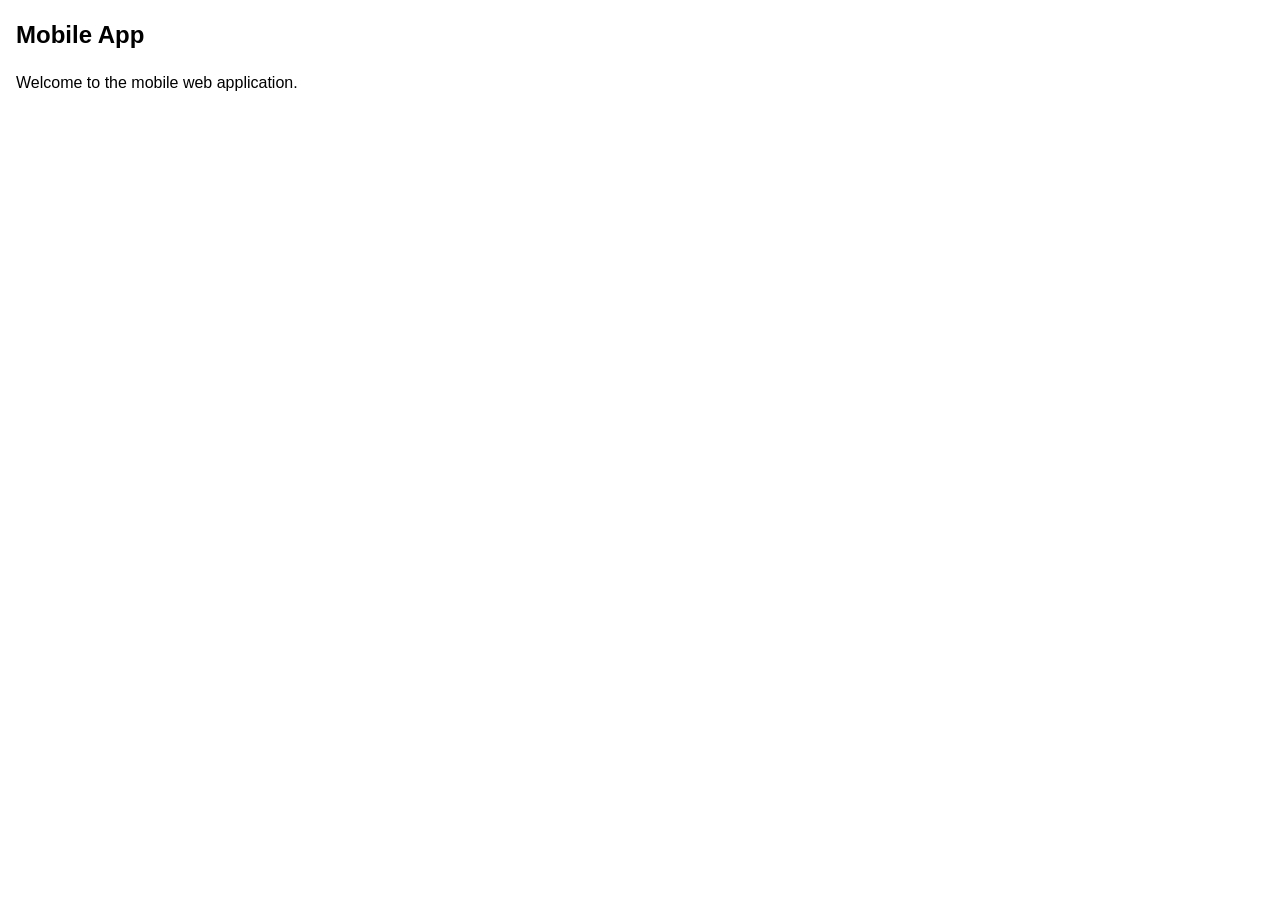
==== index.html @ 9257d774 "Replace legacy root configs with simple static web app" ====
<!DOCTYPE html>
<html lang="en">
<head>
    <meta charset="UTF-8">
    <meta name="viewport" content="width=device-width, initial-scale=1.0">
    <title>Mobile App</title>
    <link rel="stylesheet" href="styles.css">
</head>
<body>
    <header>
        <h1>Mobile App</h1>
    </header>
    <main>
        <p>Welcome to the mobile web application.</p>
    </main>
    <script src="app.js"></script>
</body>
</html>
---- styles.css ----
* {
    margin: 0;
    padding: 0;
    box-sizing: border-box;
}

body {
    font-family: -apple-system, BlinkMacSystemFont, "Segoe UI", Roboto, sans-serif;
    line-height: 1.6;
    padding: 1rem;
}

header {
    margin-bottom: 1rem;
}

h1 {
    font-size: 1.5rem;
}
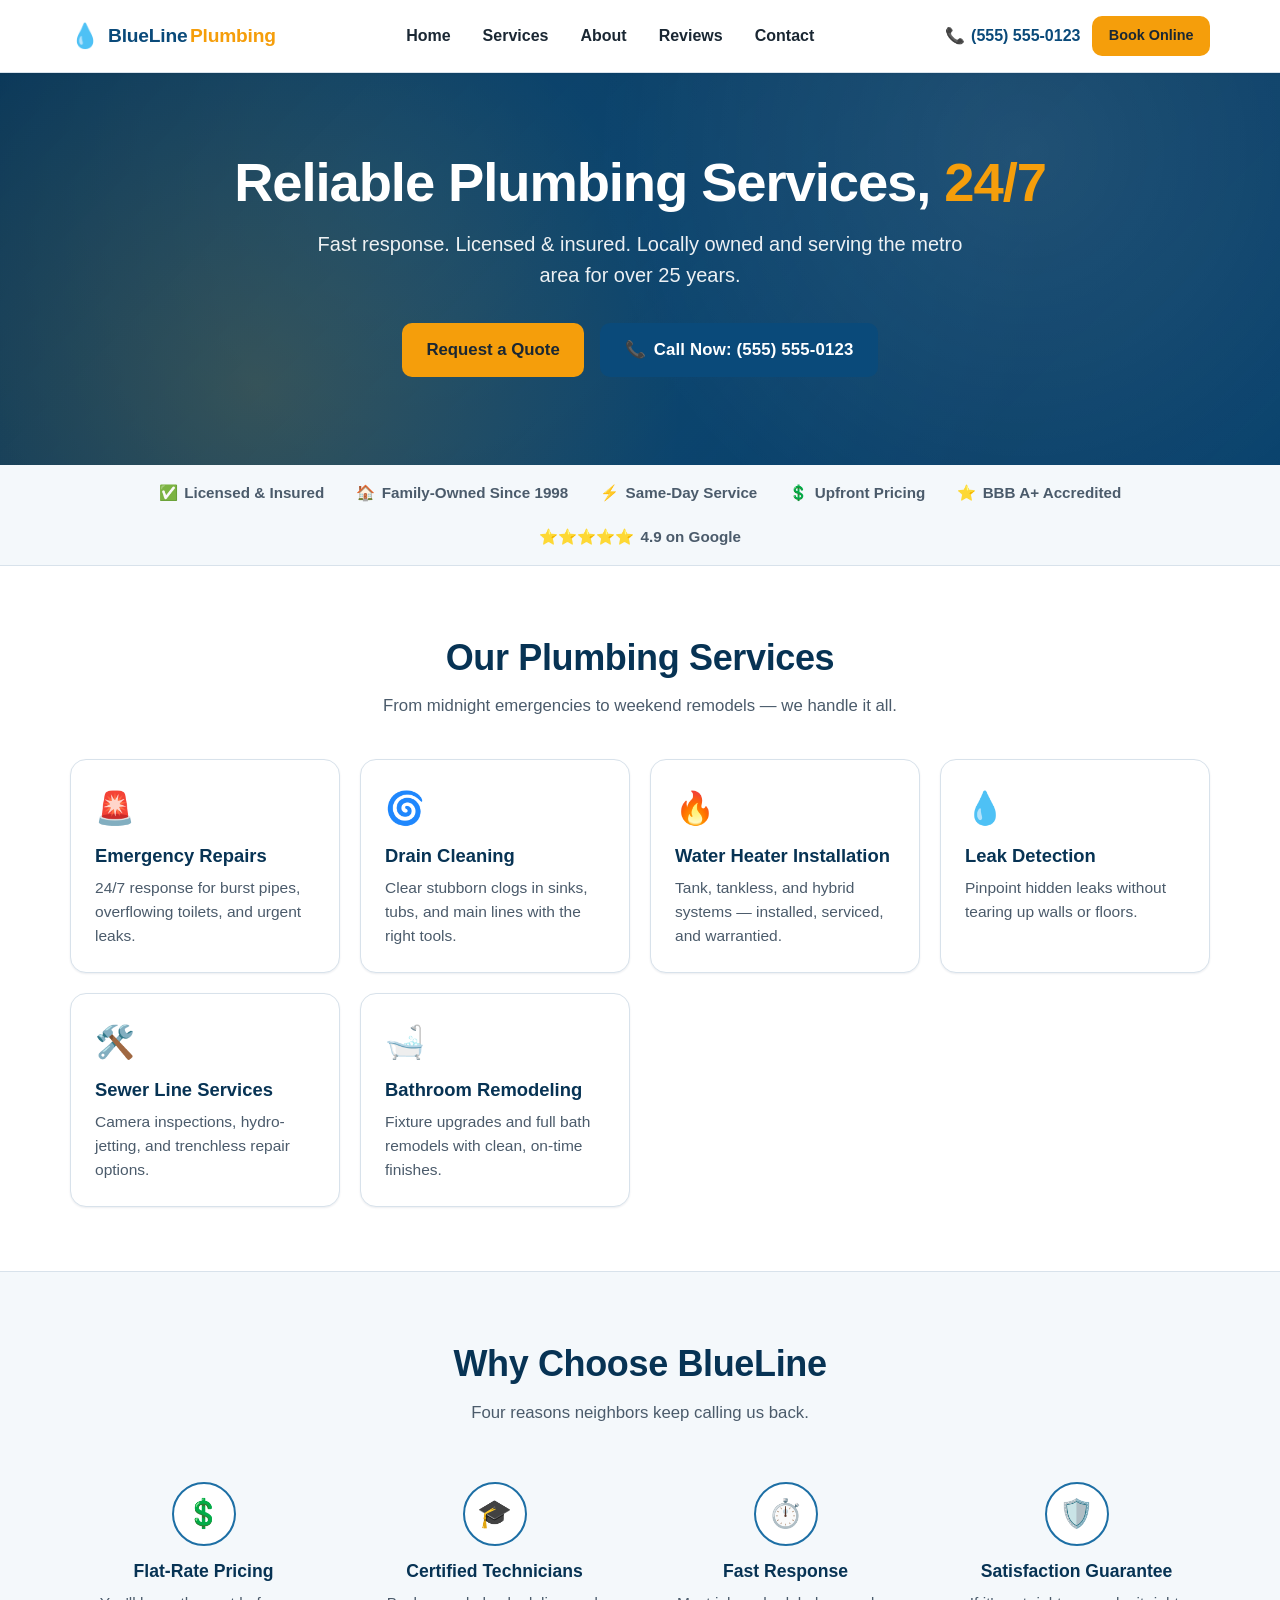
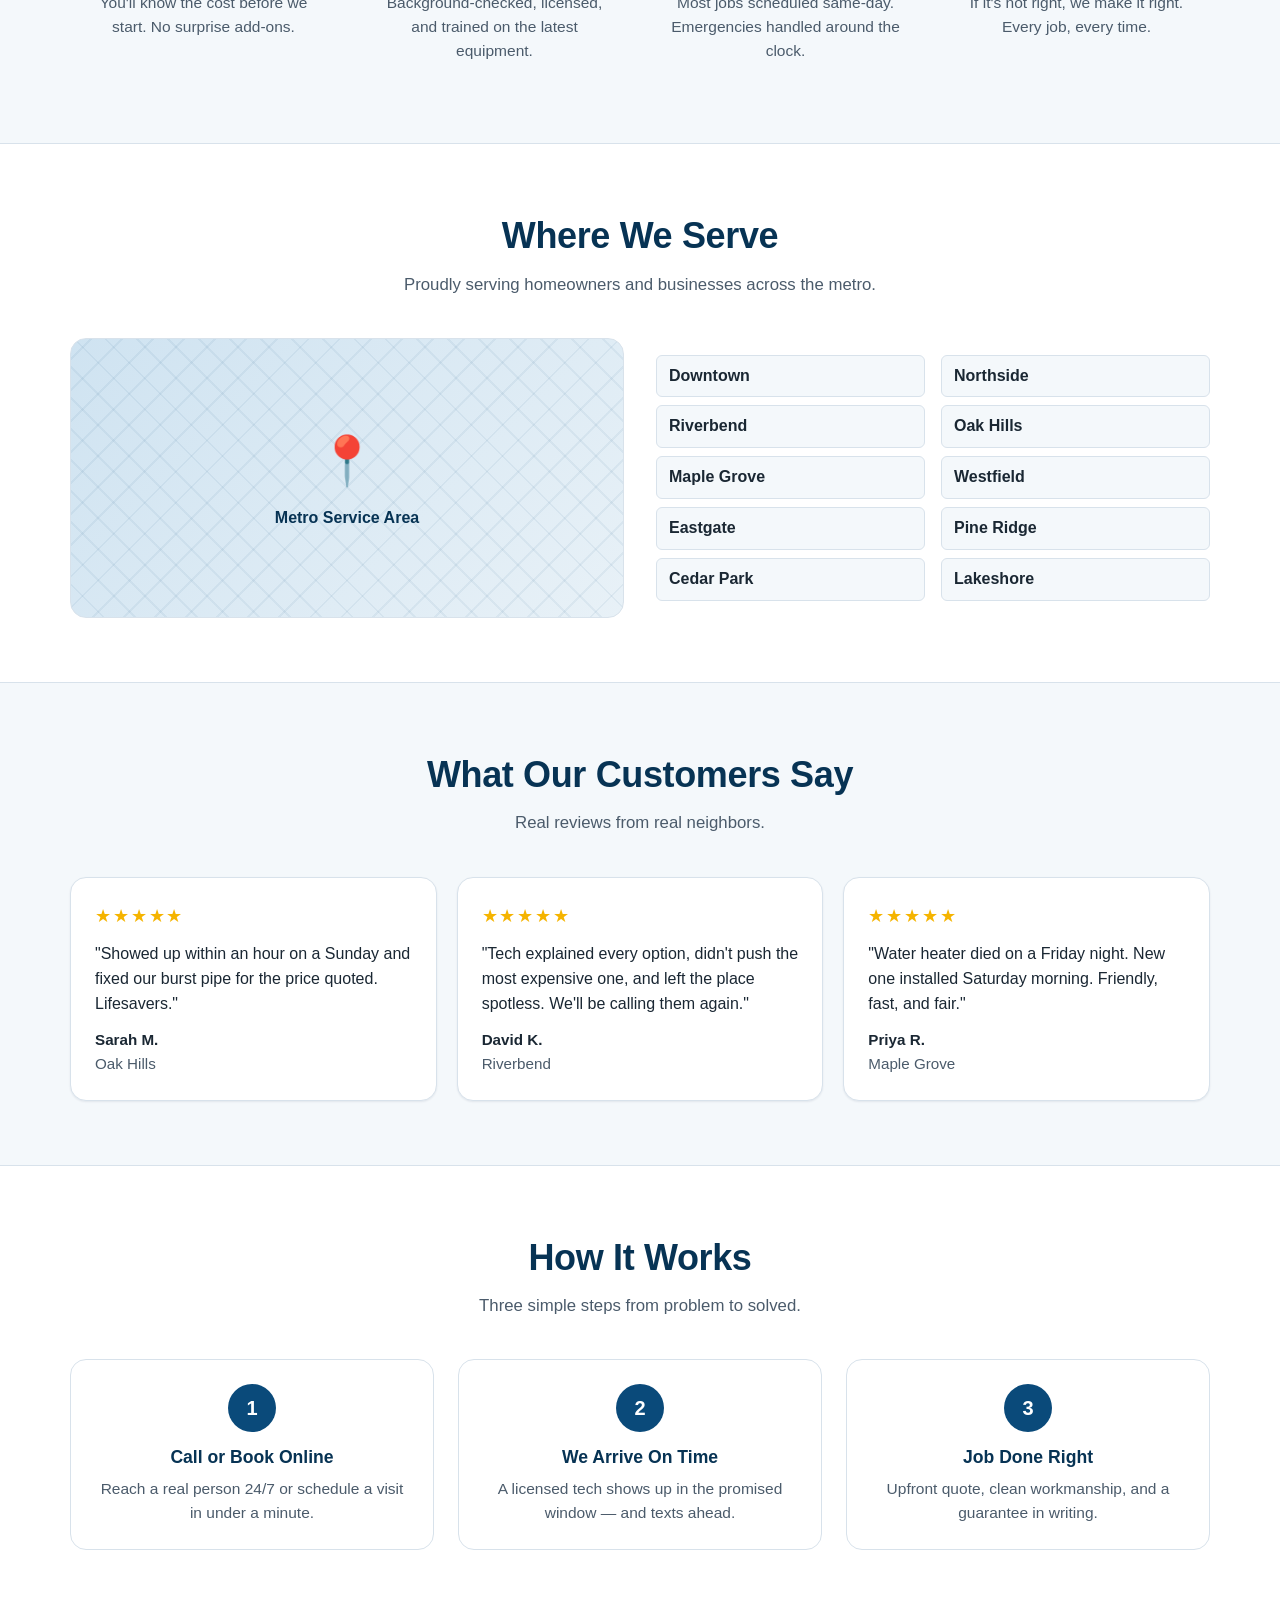
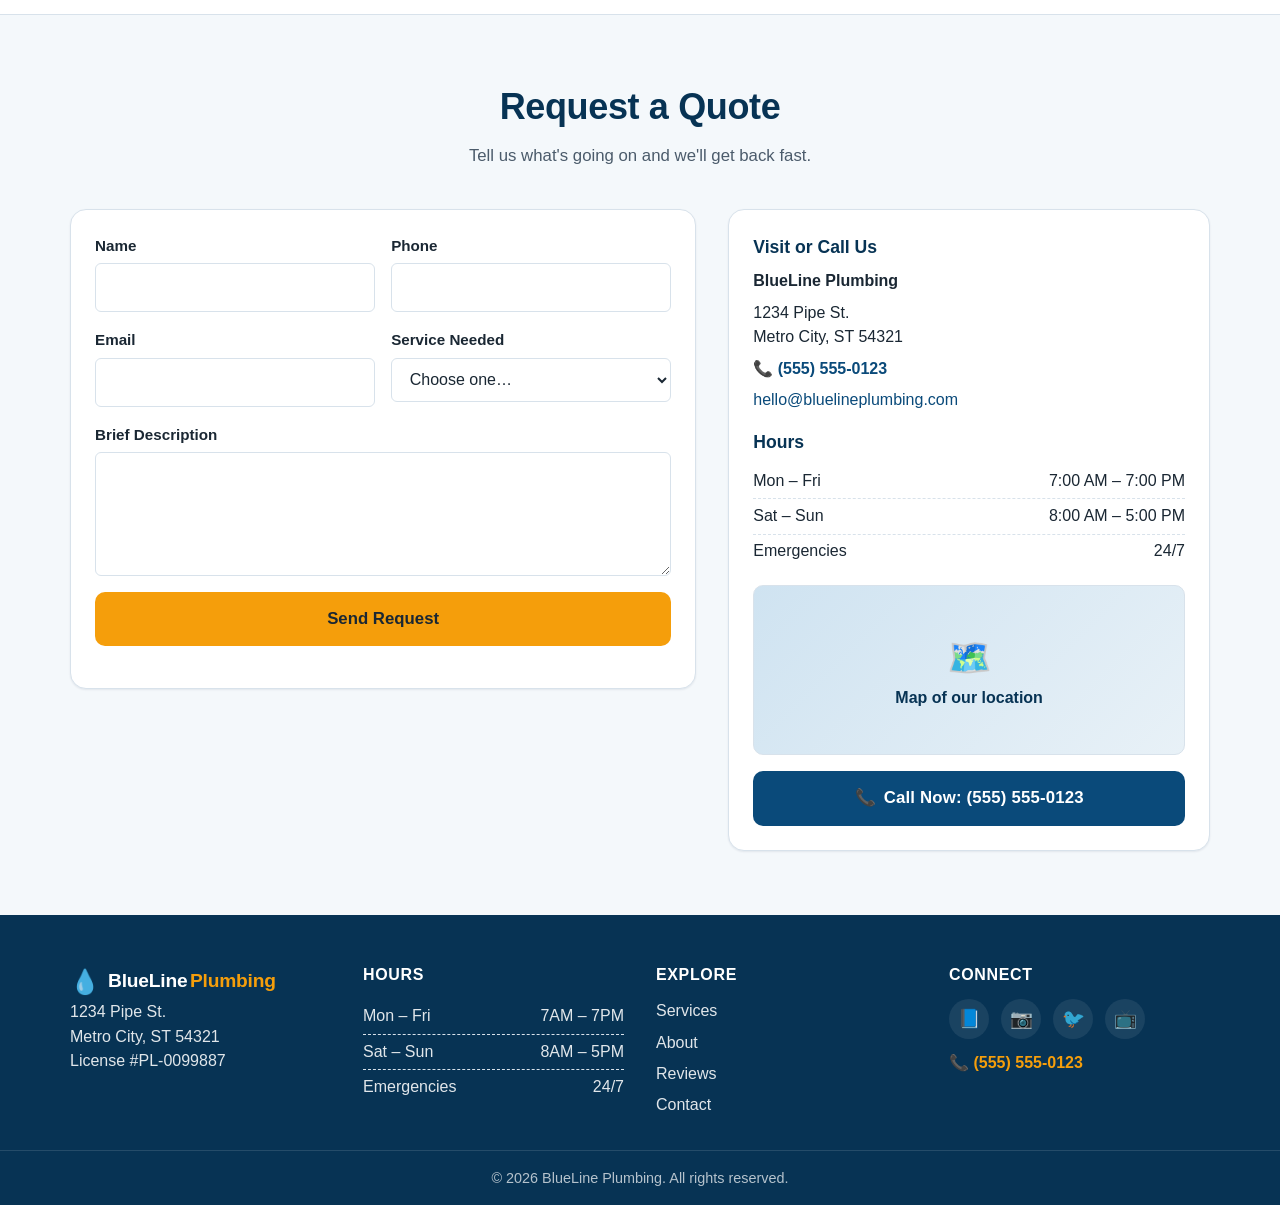
==== commit 4e3d93d0: "feat: build plumbing company homepage Replace placeholder static page with the full BlueLine Plumbin" ====
--- a/index.html
+++ b/index.html
@@ -3,16 +3,372 @@
 <head>
     <meta charset="UTF-8">
     <meta name="viewport" content="width=device-width, initial-scale=1.0">
-    <title>Mobile App</title>
+    <meta name="description" content="BlueLine Plumbing — Reliable 24/7 plumbing services. Licensed, insured, family-owned. Same-day service across the metro area.">
+    <title>BlueLine Plumbing — Reliable Plumbing Services, 24/7</title>
     <link rel="stylesheet" href="styles.css">
 </head>
 <body>
-    <header>
-        <h1>Mobile App</h1>
+    <a class="skip-link" href="#main">Skip to main content</a>
+
+    <header class="site-header">
+        <div class="container header-inner">
+            <a href="#" class="logo" aria-label="BlueLine Plumbing home">
+                <span class="logo-mark" aria-hidden="true">💧</span>
+                <span class="logo-text">BlueLine<span class="logo-accent">Plumbing</span></span>
+            </a>
+
+            <button class="nav-toggle" aria-expanded="false" aria-controls="primary-nav" aria-label="Toggle navigation menu">
+                <span class="nav-toggle-bar"></span>
+                <span class="nav-toggle-bar"></span>
+                <span class="nav-toggle-bar"></span>
+            </button>
+
+            <nav id="primary-nav" class="primary-nav" aria-label="Primary">
+                <ul>
+                    <li><a href="#home">Home</a></li>
+                    <li><a href="#services">Services</a></li>
+                    <li><a href="#about">About</a></li>
+                    <li><a href="#reviews">Reviews</a></li>
+                    <li><a href="#contact">Contact</a></li>
+                </ul>
+            </nav>
+
+            <div class="header-cta">
+                <a href="tel:+15555550123" class="header-phone" aria-label="Call us at 555-555-0123">
+                    <span aria-hidden="true">📞</span>
+                    <span>(555) 555-0123</span>
+                </a>
+                <a href="#contact" class="btn btn-accent btn-sm">Book Online</a>
+            </div>
+        </div>
     </header>
-    <main>
-        <p>Welcome to the mobile web application.</p>
+
+    <main id="main">
+        <section id="home" class="hero" aria-label="Hero">
+            <div class="hero-overlay"></div>
+            <div class="container hero-inner">
+                <h1>Reliable Plumbing Services, <span class="hero-accent">24/7</span></h1>
+                <p class="hero-tagline">Fast response. Licensed &amp; insured. Locally owned and serving the metro area for over 25 years.</p>
+                <div class="hero-actions">
+                    <a href="#contact" class="btn btn-accent btn-lg">Request a Quote</a>
+                    <a href="tel:+15555550123" class="btn btn-primary btn-lg btn-call">
+                        <span aria-hidden="true">📞</span>
+                        Call Now: (555) 555-0123
+                    </a>
+                </div>
+            </div>
+        </section>
+
+        <section class="trust-strip" aria-label="Trust badges">
+            <div class="container trust-strip-inner">
+                <div class="trust-item"><span aria-hidden="true">✅</span> Licensed &amp; Insured</div>
+                <div class="trust-item"><span aria-hidden="true">🏠</span> Family-Owned Since 1998</div>
+                <div class="trust-item"><span aria-hidden="true">⚡</span> Same-Day Service</div>
+                <div class="trust-item"><span aria-hidden="true">💲</span> Upfront Pricing</div>
+                <div class="trust-item"><span aria-hidden="true">⭐</span> BBB A+ Accredited</div>
+                <div class="trust-item"><span aria-hidden="true">⭐⭐⭐⭐⭐</span> 4.9 on Google</div>
+            </div>
+        </section>
+
+        <section id="services" class="section services" aria-labelledby="services-heading">
+            <div class="container">
+                <header class="section-head">
+                    <h2 id="services-heading">Our Plumbing Services</h2>
+                    <p class="section-sub">From midnight emergencies to weekend remodels — we handle it all.</p>
+                </header>
+
+                <div class="card-grid">
+                    <a href="#contact" class="service-card">
+                        <span class="service-icon" aria-hidden="true">🚨</span>
+                        <h3>Emergency Repairs</h3>
+                        <p>24/7 response for burst pipes, overflowing toilets, and urgent leaks.</p>
+                    </a>
+                    <a href="#contact" class="service-card">
+                        <span class="service-icon" aria-hidden="true">🌀</span>
+                        <h3>Drain Cleaning</h3>
+                        <p>Clear stubborn clogs in sinks, tubs, and main lines with the right tools.</p>
+                    </a>
+                    <a href="#contact" class="service-card">
+                        <span class="service-icon" aria-hidden="true">🔥</span>
+                        <h3>Water Heater Installation</h3>
+                        <p>Tank, tankless, and hybrid systems — installed, serviced, and warrantied.</p>
+                    </a>
+                    <a href="#contact" class="service-card">
+                        <span class="service-icon" aria-hidden="true">💧</span>
+                        <h3>Leak Detection</h3>
+                        <p>Pinpoint hidden leaks without tearing up walls or floors.</p>
+                    </a>
+                    <a href="#contact" class="service-card">
+                        <span class="service-icon" aria-hidden="true">🛠️</span>
+                        <h3>Sewer Line Services</h3>
+                        <p>Camera inspections, hydro-jetting, and trenchless repair options.</p>
+                    </a>
+                    <a href="#contact" class="service-card">
+                        <span class="service-icon" aria-hidden="true">🛁</span>
+                        <h3>Bathroom Remodeling</h3>
+                        <p>Fixture upgrades and full bath remodels with clean, on-time finishes.</p>
+                    </a>
+                </div>
+            </div>
+        </section>
+
+        <section id="about" class="section why-choose" aria-labelledby="why-heading">
+            <div class="container">
+                <header class="section-head">
+                    <h2 id="why-heading">Why Choose BlueLine</h2>
+                    <p class="section-sub">Four reasons neighbors keep calling us back.</p>
+                </header>
+
+                <div class="value-grid">
+                    <div class="value-item">
+                        <span class="value-icon" aria-hidden="true">💲</span>
+                        <h3>Flat-Rate Pricing</h3>
+                        <p>You'll know the cost before we start. No surprise add-ons.</p>
+                    </div>
+                    <div class="value-item">
+                        <span class="value-icon" aria-hidden="true">🎓</span>
+                        <h3>Certified Technicians</h3>
+                        <p>Background-checked, licensed, and trained on the latest equipment.</p>
+                    </div>
+                    <div class="value-item">
+                        <span class="value-icon" aria-hidden="true">⏱️</span>
+                        <h3>Fast Response</h3>
+                        <p>Most jobs scheduled same-day. Emergencies handled around the clock.</p>
+                    </div>
+                    <div class="value-item">
+                        <span class="value-icon" aria-hidden="true">🛡️</span>
+                        <h3>Satisfaction Guarantee</h3>
+                        <p>If it's not right, we make it right. Every job, every time.</p>
+                    </div>
+                </div>
+            </div>
+        </section>
+
+        <section class="section service-area" aria-labelledby="area-heading">
+            <div class="container">
+                <header class="section-head">
+                    <h2 id="area-heading">Where We Serve</h2>
+                    <p class="section-sub">Proudly serving homeowners and businesses across the metro.</p>
+                </header>
+
+                <div class="area-layout">
+                    <div class="area-map" aria-hidden="true">
+                        <div class="area-map-inner">
+                            <span class="area-pin">📍</span>
+                            <p>Metro Service Area</p>
+                        </div>
+                    </div>
+                    <ul class="area-list">
+                        <li>Downtown</li>
+                        <li>Northside</li>
+                        <li>Riverbend</li>
+                        <li>Oak Hills</li>
+                        <li>Maple Grove</li>
+                        <li>Westfield</li>
+                        <li>Eastgate</li>
+                        <li>Pine Ridge</li>
+                        <li>Cedar Park</li>
+                        <li>Lakeshore</li>
+                    </ul>
+                </div>
+            </div>
+        </section>
+
+        <section id="reviews" class="section testimonials" aria-labelledby="reviews-heading">
+            <div class="container">
+                <header class="section-head">
+                    <h2 id="reviews-heading">What Our Customers Say</h2>
+                    <p class="section-sub">Real reviews from real neighbors.</p>
+                </header>
+
+                <div class="testimonial-row">
+                    <article class="testimonial">
+                        <div class="stars" aria-label="5 out of 5 stars">★★★★★</div>
+                        <p class="quote">"Showed up within an hour on a Sunday and fixed our burst pipe for the price quoted. Lifesavers."</p>
+                        <footer>
+                            <span class="customer-name">Sarah M.</span>
+                            <span class="customer-area">Oak Hills</span>
+                        </footer>
+                    </article>
+                    <article class="testimonial">
+                        <div class="stars" aria-label="5 out of 5 stars">★★★★★</div>
+                        <p class="quote">"Tech explained every option, didn't push the most expensive one, and left the place spotless. We'll be calling them again."</p>
+                        <footer>
+                            <span class="customer-name">David K.</span>
+                            <span class="customer-area">Riverbend</span>
+                        </footer>
+                    </article>
+                    <article class="testimonial">
+                        <div class="stars" aria-label="5 out of 5 stars">★★★★★</div>
+                        <p class="quote">"Water heater died on a Friday night. New one installed Saturday morning. Friendly, fast, and fair."</p>
+                        <footer>
+                            <span class="customer-name">Priya R.</span>
+                            <span class="customer-area">Maple Grove</span>
+                        </footer>
+                    </article>
+                </div>
+            </div>
+        </section>
+
+        <section class="section how-it-works" aria-labelledby="how-heading">
+            <div class="container">
+                <header class="section-head">
+                    <h2 id="how-heading">How It Works</h2>
+                    <p class="section-sub">Three simple steps from problem to solved.</p>
+                </header>
+
+                <ol class="steps">
+                    <li class="step">
+                        <span class="step-number">1</span>
+                        <h3>Call or Book Online</h3>
+                        <p>Reach a real person 24/7 or schedule a visit in under a minute.</p>
+                    </li>
+                    <li class="step">
+                        <span class="step-number">2</span>
+                        <h3>We Arrive On Time</h3>
+                        <p>A licensed tech shows up in the promised window — and texts ahead.</p>
+                    </li>
+                    <li class="step">
+                        <span class="step-number">3</span>
+                        <h3>Job Done Right</h3>
+                        <p>Upfront quote, clean workmanship, and a guarantee in writing.</p>
+                    </li>
+                </ol>
+            </div>
+        </section>
+
+        <section id="contact" class="section contact" aria-labelledby="contact-heading">
+            <div class="container">
+                <header class="section-head">
+                    <h2 id="contact-heading">Request a Quote</h2>
+                    <p class="section-sub">Tell us what's going on and we'll get back fast.</p>
+                </header>
+
+                <div class="contact-layout">
+                    <form class="quote-form" id="quoteForm" novalidate>
+                        <div class="field">
+                            <label for="name">Name</label>
+                            <input id="name" name="name" type="text" autocomplete="name" required>
+                        </div>
+                        <div class="field">
+                            <label for="phone">Phone</label>
+                            <input id="phone" name="phone" type="tel" autocomplete="tel" required>
+                        </div>
+                        <div class="field">
+                            <label for="email">Email</label>
+                            <input id="email" name="email" type="email" autocomplete="email" required>
+                        </div>
+                        <div class="field">
+                            <label for="service">Service Needed</label>
+                            <select id="service" name="service" required>
+                                <option value="">Choose one…</option>
+                                <option>Emergency Repair</option>
+                                <option>Drain Cleaning</option>
+                                <option>Water Heater</option>
+                                <option>Leak Detection</option>
+                                <option>Sewer Line</option>
+                                <option>Bathroom Remodel</option>
+                                <option>Other</option>
+                            </select>
+                        </div>
+                        <div class="field field-full">
+                            <label for="details">Brief Description</label>
+                            <textarea id="details" name="details" rows="4"></textarea>
+                        </div>
+                        <div class="field field-full">
+                            <button type="submit" class="btn btn-accent btn-lg">Send Request</button>
+                            <p class="form-status" id="formStatus" role="status" aria-live="polite"></p>
+                        </div>
+                    </form>
+
+                    <aside class="contact-info" aria-label="Contact information">
+                        <h3>Visit or Call Us</h3>
+                        <address>
+                            <p><strong>BlueLine Plumbing</strong></p>
+                            <p>1234 Pipe St.<br>Metro City, ST 54321</p>
+                            <p>
+                                <a href="tel:+15555550123" class="contact-phone">📞 (555) 555-0123</a>
+                            </p>
+                            <p><a href="mailto:hello@bluelineplumbing.com">hello@bluelineplumbing.com</a></p>
+                        </address>
+
+                        <h3>Hours</h3>
+                        <ul class="hours">
+                            <li><span>Mon – Fri</span><span>7:00 AM – 7:00 PM</span></li>
+                            <li><span>Sat – Sun</span><span>8:00 AM – 5:00 PM</span></li>
+                            <li><span>Emergencies</span><span>24/7</span></li>
+                        </ul>
+
+                        <div class="map" aria-label="Service area map">
+                            <div class="map-inner">
+                                <span aria-hidden="true">🗺️</span>
+                                <p>Map of our location</p>
+                            </div>
+                        </div>
+
+                        <a href="tel:+15555550123" class="btn btn-primary btn-lg btn-call btn-block">
+                            <span aria-hidden="true">📞</span>
+                            Call Now: (555) 555-0123
+                        </a>
+                    </aside>
+                </div>
+            </div>
+        </section>
     </main>
+
+    <footer class="site-footer">
+        <div class="container footer-inner">
+            <div class="footer-col">
+                <a href="#" class="logo logo-footer" aria-label="BlueLine Plumbing home">
+                    <span class="logo-mark" aria-hidden="true">💧</span>
+                    <span class="logo-text">BlueLine<span class="logo-accent">Plumbing</span></span>
+                </a>
+                <p>1234 Pipe St.<br>Metro City, ST 54321</p>
+                <p>License #PL-0099887</p>
+            </div>
+
+            <div class="footer-col">
+                <h4>Hours</h4>
+                <ul class="hours">
+                    <li><span>Mon – Fri</span><span>7AM – 7PM</span></li>
+                    <li><span>Sat – Sun</span><span>8AM – 5PM</span></li>
+                    <li><span>Emergencies</span><span>24/7</span></li>
+                </ul>
+            </div>
+
+            <div class="footer-col">
+                <h4>Explore</h4>
+                <ul class="footer-nav">
+                    <li><a href="#services">Services</a></li>
+                    <li><a href="#about">About</a></li>
+                    <li><a href="#reviews">Reviews</a></li>
+                    <li><a href="#contact">Contact</a></li>
+                </ul>
+            </div>
+
+            <div class="footer-col">
+                <h4>Connect</h4>
+                <ul class="social">
+                    <li><a href="#" aria-label="Facebook"><span aria-hidden="true">📘</span></a></li>
+                    <li><a href="#" aria-label="Instagram"><span aria-hidden="true">📷</span></a></li>
+                    <li><a href="#" aria-label="Twitter"><span aria-hidden="true">🐦</span></a></li>
+                    <li><a href="#" aria-label="YouTube"><span aria-hidden="true">📺</span></a></li>
+                </ul>
+                <a href="tel:+15555550123" class="footer-phone">📞 (555) 555-0123</a>
+            </div>
+        </div>
+        <div class="footer-bottom">
+            <div class="container">
+                <p>&copy; <span id="year"></span> BlueLine Plumbing. All rights reserved.</p>
+            </div>
+        </div>
+    </footer>
+
+    <a href="tel:+15555550123" class="sticky-call" aria-label="Call BlueLine Plumbing now">
+        <span aria-hidden="true">📞</span>
+        <span>Call Now</span>
+    </a>
+
     <script src="app.js"></script>
 </body>
 </html>
--- a/styles.css
+++ b/styles.css
@@ -1,19 +1,730 @@
+:root {
+    --color-primary: #0a4a7a;
+    --color-primary-dark: #073354;
+    --color-primary-light: #1d6fa5;
+    --color-accent: #f59e0b;
+    --color-accent-dark: #d97706;
+    --color-bg: #ffffff;
+    --color-bg-alt: #f4f8fb;
+    --color-text: #1a2733;
+    --color-text-muted: #4b5b6b;
+    --color-border: #d8e2eb;
+    --color-star: #f5b400;
+    --shadow-sm: 0 1px 2px rgba(10, 30, 60, 0.08);
+    --shadow-md: 0 6px 18px rgba(10, 30, 60, 0.10);
+    --shadow-lg: 0 12px 30px rgba(10, 30, 60, 0.18);
+    --radius-sm: 6px;
+    --radius-md: 10px;
+    --radius-lg: 16px;
+    --max-width: 1180px;
+    --header-height: 72px;
+}
+
 * {
     margin: 0;
     padding: 0;
     box-sizing: border-box;
 }
 
+html {
+    scroll-behavior: smooth;
+}
+
 body {
-    font-family: -apple-system, BlinkMacSystemFont, "Segoe UI", Roboto, sans-serif;
-    line-height: 1.6;
+    font-family: -apple-system, BlinkMacSystemFont, "Segoe UI", Roboto, "Helvetica Neue", Arial, sans-serif;
+    line-height: 1.55;
+    color: var(--color-text);
+    background: var(--color-bg);
+    -webkit-font-smoothing: antialiased;
+}
+
+img { max-width: 100%; display: block; }
+
+a { color: var(--color-primary); text-decoration: none; }
+a:hover, a:focus-visible { text-decoration: underline; }
+
+:focus-visible {
+    outline: 3px solid var(--color-accent);
+    outline-offset: 2px;
+    border-radius: 4px;
+}
+
+.container {
+    width: 100%;
+    max-width: var(--max-width);
+    margin: 0 auto;
+    padding: 0 1.25rem;
+}
+
+.skip-link {
+    position: absolute;
+    left: -9999px;
+    top: 0;
+    background: var(--color-primary);
+    color: #fff;
+    padding: 0.75rem 1rem;
+    z-index: 1000;
+}
+.skip-link:focus { left: 1rem; top: 1rem; }
+
+/* ---------- Buttons ---------- */
+.btn {
+    display: inline-flex;
+    align-items: center;
+    justify-content: center;
+    gap: 0.5rem;
+    font-weight: 600;
+    border: 2px solid transparent;
+    border-radius: var(--radius-md);
+    cursor: pointer;
+    text-align: center;
+    transition: transform 0.05s ease, box-shadow 0.15s ease, background 0.15s ease, color 0.15s ease;
+    padding: 0.7rem 1.1rem;
+    font-size: 1rem;
+    line-height: 1.2;
+    min-height: 44px;
+    text-decoration: none;
+}
+.btn:hover, .btn:focus-visible { text-decoration: none; }
+.btn-sm { padding: 0.5rem 0.9rem; font-size: 0.9rem; min-height: 40px; }
+.btn-lg { padding: 0.95rem 1.4rem; font-size: 1.05rem; min-height: 52px; }
+.btn-block { width: 100%; }
+
+.btn-primary {
+    background: var(--color-primary);
+    color: #fff;
+}
+.btn-primary:hover, .btn-primary:focus-visible {
+    background: var(--color-primary-dark);
+    box-shadow: var(--shadow-md);
+}
+
+.btn-accent {
+    background: var(--color-accent);
+    color: #1a2733;
+}
+.btn-accent:hover, .btn-accent:focus-visible {
+    background: var(--color-accent-dark);
+    color: #fff;
+    box-shadow: var(--shadow-md);
+}
+
+.btn-call { letter-spacing: 0.01em; }
+
+/* ---------- Header ---------- */
+.site-header {
+    position: sticky;
+    top: 0;
+    z-index: 50;
+    background: #fff;
+    border-bottom: 1px solid var(--color-border);
+    box-shadow: var(--shadow-sm);
+}
+.header-inner {
+    display: flex;
+    align-items: center;
+    justify-content: space-between;
+    gap: 1rem;
+    min-height: var(--header-height);
+}
+
+.logo {
+    display: inline-flex;
+    align-items: center;
+    gap: 0.5rem;
+    font-weight: 800;
+    font-size: 1.2rem;
+    color: var(--color-primary);
+    text-decoration: none;
+}
+.logo-mark { font-size: 1.5rem; }
+.logo-text { letter-spacing: -0.01em; }
+.logo-accent { color: var(--color-accent); margin-left: 0.15rem; }
+
+.primary-nav ul {
+    display: flex;
+    gap: 1.5rem;
+    list-style: none;
+}
+.primary-nav a {
+    color: var(--color-text);
+    font-weight: 600;
+    padding: 0.5rem 0.25rem;
+    border-bottom: 2px solid transparent;
+}
+.primary-nav a:hover, .primary-nav a:focus-visible {
+    color: var(--color-primary);
+    border-color: var(--color-accent);
+    text-decoration: none;
+}
+
+.header-cta {
+    display: flex;
+    align-items: center;
+    gap: 0.75rem;
+}
+.header-phone {
+    display: inline-flex;
+    align-items: center;
+    gap: 0.4rem;
+    font-weight: 700;
+    color: var(--color-primary);
+}
+
+.nav-toggle {
+    display: none;
+    background: transparent;
+    border: 1px solid var(--color-border);
+    border-radius: var(--radius-sm);
+    width: 44px;
+    height: 44px;
+    cursor: pointer;
+    flex-direction: column;
+    gap: 5px;
+    align-items: center;
+    justify-content: center;
+}
+.nav-toggle-bar {
+    width: 22px;
+    height: 2px;
+    background: var(--color-primary);
+    display: block;
+}
+
+/* ---------- Hero ---------- */
+.hero {
+    position: relative;
+    color: #fff;
+    background:
+        linear-gradient(135deg, rgba(7, 51, 84, 0.78), rgba(10, 74, 122, 0.65)),
+        radial-gradient(circle at 30% 30%, #1d6fa5 0%, #073354 70%);
+    overflow: hidden;
+    padding: 5rem 0 5.5rem;
+    text-align: center;
+}
+.hero-overlay {
+    position: absolute;
+    inset: 0;
+    background-image:
+        radial-gradient(circle at 80% 20%, rgba(255, 255, 255, 0.10), transparent 40%),
+        radial-gradient(circle at 20% 80%, rgba(245, 158, 11, 0.18), transparent 40%);
+    pointer-events: none;
+}
+.hero-inner {
+    position: relative;
+    z-index: 1;
+    max-width: 880px;
+}
+.hero h1 {
+    font-size: clamp(2rem, 5vw, 3.4rem);
+    line-height: 1.1;
+    font-weight: 800;
+    letter-spacing: -0.02em;
+    margin-bottom: 1rem;
+}
+.hero-accent { color: var(--color-accent); }
+.hero-tagline {
+    font-size: clamp(1.05rem, 2vw, 1.25rem);
+    color: rgba(255, 255, 255, 0.92);
+    margin: 0 auto 2rem;
+    max-width: 660px;
+}
+.hero-actions {
+    display: flex;
+    flex-wrap: wrap;
+    gap: 1rem;
+    justify-content: center;
+}
+
+/* ---------- Trust strip ---------- */
+.trust-strip {
+    background: var(--color-bg-alt);
+    border-bottom: 1px solid var(--color-border);
+    padding: 1rem 0;
+}
+.trust-strip-inner {
+    display: flex;
+    flex-wrap: wrap;
+    align-items: center;
+    justify-content: center;
+    gap: 1.25rem 2rem;
+}
+.trust-item {
+    display: inline-flex;
+    align-items: center;
+    gap: 0.4rem;
+    font-weight: 600;
+    color: var(--color-text-muted);
+    font-size: 0.95rem;
+}
+
+/* ---------- Sections ---------- */
+.section {
+    padding: 4rem 0;
+}
+.section + .section { border-top: 1px solid var(--color-border); }
+
+.section-head {
+    text-align: center;
+    margin-bottom: 2.5rem;
+}
+.section-head h2 {
+    font-size: clamp(1.75rem, 3vw, 2.25rem);
+    color: var(--color-primary-dark);
+    margin-bottom: 0.5rem;
+    letter-spacing: -0.01em;
+}
+.section-sub {
+    color: var(--color-text-muted);
+    font-size: 1.05rem;
+    max-width: 620px;
+    margin: 0 auto;
+}
+
+/* ---------- Services ---------- */
+.card-grid {
+    display: grid;
+    gap: 1.25rem;
+    grid-template-columns: repeat(auto-fit, minmax(260px, 1fr));
+}
+.service-card {
+    display: block;
+    background: #fff;
+    border: 1px solid var(--color-border);
+    border-radius: var(--radius-lg);
+    padding: 1.5rem;
+    text-align: left;
+    color: var(--color-text);
+    box-shadow: var(--shadow-sm);
+    transition: transform 0.15s ease, box-shadow 0.15s ease, border-color 0.15s ease;
+}
+.service-card:hover, .service-card:focus-visible {
+    transform: translateY(-3px);
+    box-shadow: var(--shadow-md);
+    border-color: var(--color-primary-light);
+    text-decoration: none;
+}
+.service-icon {
+    font-size: 2rem;
+    display: inline-block;
+    margin-bottom: 0.5rem;
+}
+.service-card h3 {
+    font-size: 1.15rem;
+    color: var(--color-primary-dark);
+    margin-bottom: 0.35rem;
+}
+.service-card p {
+    color: var(--color-text-muted);
+    font-size: 0.97rem;
+}
+
+/* ---------- Why Choose Us ---------- */
+.why-choose {
+    background: var(--color-bg-alt);
+}
+.value-grid {
+    display: grid;
+    gap: 1.5rem;
+    grid-template-columns: repeat(auto-fit, minmax(220px, 1fr));
+    text-align: center;
+}
+.value-item {
     padding: 1rem;
 }
-
-header {
-    margin-bottom: 1rem;
-}
-
-h1 {
-    font-size: 1.5rem;
-}
+.value-icon {
+    display: inline-flex;
+    align-items: center;
+    justify-content: center;
+    width: 64px;
+    height: 64px;
+    border-radius: 50%;
+    background: #fff;
+    border: 2px solid var(--color-primary-light);
+    font-size: 1.75rem;
+    margin-bottom: 0.75rem;
+}
+.value-item h3 {
+    color: var(--color-primary-dark);
+    margin-bottom: 0.35rem;
+    font-size: 1.1rem;
+}
+.value-item p {
+    color: var(--color-text-muted);
+    font-size: 0.97rem;
+}
+
+/* ---------- Service Area ---------- */
+.area-layout {
+    display: grid;
+    gap: 2rem;
+    grid-template-columns: 1fr 1fr;
+    align-items: stretch;
+}
+.area-map {
+    background: linear-gradient(135deg, #cfe3f1, #e8f1f7);
+    border: 1px solid var(--color-border);
+    border-radius: var(--radius-lg);
+    min-height: 280px;
+    position: relative;
+    overflow: hidden;
+}
+.area-map::before {
+    content: "";
+    position: absolute;
+    inset: 0;
+    background:
+        repeating-linear-gradient(45deg, rgba(10, 74, 122, 0.06) 0 2px, transparent 2px 22px),
+        repeating-linear-gradient(-45deg, rgba(10, 74, 122, 0.06) 0 2px, transparent 2px 22px);
+}
+.area-map-inner {
+    position: absolute;
+    inset: 0;
+    display: flex;
+    flex-direction: column;
+    align-items: center;
+    justify-content: center;
+    gap: 0.5rem;
+    color: var(--color-primary-dark);
+    font-weight: 700;
+}
+.area-pin { font-size: 3rem; }
+.area-list {
+    list-style: none;
+    display: grid;
+    grid-template-columns: 1fr 1fr;
+    gap: 0.5rem 1rem;
+    align-content: center;
+}
+.area-list li {
+    padding: 0.5rem 0.75rem;
+    background: var(--color-bg-alt);
+    border: 1px solid var(--color-border);
+    border-radius: var(--radius-sm);
+    color: var(--color-text);
+    font-weight: 600;
+}
+
+/* ---------- Testimonials ---------- */
+.testimonials {
+    background: var(--color-bg-alt);
+}
+.testimonial-row {
+    display: grid;
+    gap: 1.25rem;
+    grid-template-columns: repeat(auto-fit, minmax(260px, 1fr));
+}
+.testimonial {
+    background: #fff;
+    border: 1px solid var(--color-border);
+    border-radius: var(--radius-lg);
+    padding: 1.5rem;
+    box-shadow: var(--shadow-sm);
+    display: flex;
+    flex-direction: column;
+    gap: 0.75rem;
+}
+.stars {
+    color: var(--color-star);
+    font-size: 1.15rem;
+    letter-spacing: 0.1em;
+}
+.quote {
+    font-size: 1rem;
+    color: var(--color-text);
+    flex-grow: 1;
+}
+.testimonial footer {
+    display: flex;
+    flex-direction: column;
+    color: var(--color-text-muted);
+    font-size: 0.95rem;
+}
+.customer-name { font-weight: 700; color: var(--color-text); }
+
+/* ---------- How It Works ---------- */
+.steps {
+    list-style: none;
+    display: grid;
+    gap: 1.5rem;
+    grid-template-columns: repeat(auto-fit, minmax(240px, 1fr));
+    text-align: center;
+}
+.step {
+    padding: 1.5rem;
+    background: #fff;
+    border: 1px solid var(--color-border);
+    border-radius: var(--radius-lg);
+    position: relative;
+}
+.step-number {
+    display: inline-flex;
+    align-items: center;
+    justify-content: center;
+    width: 48px;
+    height: 48px;
+    border-radius: 50%;
+    background: var(--color-primary);
+    color: #fff;
+    font-weight: 800;
+    font-size: 1.25rem;
+    margin-bottom: 0.75rem;
+}
+.step h3 {
+    color: var(--color-primary-dark);
+    margin-bottom: 0.35rem;
+    font-size: 1.1rem;
+}
+.step p {
+    color: var(--color-text-muted);
+    font-size: 0.97rem;
+}
+
+/* ---------- Contact ---------- */
+.contact {
+    background: var(--color-bg-alt);
+}
+.contact-layout {
+    display: grid;
+    gap: 2rem;
+    grid-template-columns: 1.3fr 1fr;
+    align-items: start;
+}
+.quote-form {
+    background: #fff;
+    border: 1px solid var(--color-border);
+    border-radius: var(--radius-lg);
+    padding: 1.5rem;
+    display: grid;
+    grid-template-columns: 1fr 1fr;
+    gap: 1rem 1rem;
+    box-shadow: var(--shadow-sm);
+}
+.field {
+    display: flex;
+    flex-direction: column;
+    gap: 0.35rem;
+}
+.field-full { grid-column: 1 / -1; }
+.field label {
+    font-weight: 600;
+    color: var(--color-text);
+    font-size: 0.95rem;
+}
+.field input,
+.field select,
+.field textarea {
+    font: inherit;
+    color: inherit;
+    padding: 0.7rem 0.85rem;
+    border: 1px solid var(--color-border);
+    border-radius: var(--radius-sm);
+    background: #fff;
+    width: 100%;
+    min-height: 44px;
+}
+.field textarea { min-height: 110px; resize: vertical; }
+.field input:focus,
+.field select:focus,
+.field textarea:focus {
+    outline: none;
+    border-color: var(--color-primary-light);
+    box-shadow: 0 0 0 3px rgba(29, 111, 165, 0.18);
+}
+.field input[aria-invalid="true"],
+.field select[aria-invalid="true"],
+.field textarea[aria-invalid="true"] {
+    border-color: #c0392b;
+    box-shadow: 0 0 0 3px rgba(192, 57, 43, 0.18);
+}
+
+.form-status {
+    margin-top: 0.75rem;
+    color: var(--color-primary-dark);
+    font-weight: 600;
+}
+.form-status.error { color: #c0392b; }
+
+.contact-info {
+    background: #fff;
+    border: 1px solid var(--color-border);
+    border-radius: var(--radius-lg);
+    padding: 1.5rem;
+    box-shadow: var(--shadow-sm);
+}
+.contact-info h3 {
+    color: var(--color-primary-dark);
+    margin-bottom: 0.5rem;
+    font-size: 1.1rem;
+}
+.contact-info h3 + * { margin-bottom: 1rem; }
+.contact-info address {
+    font-style: normal;
+    color: var(--color-text);
+}
+.contact-info address p { margin-bottom: 0.4rem; }
+.contact-phone {
+    font-weight: 700;
+    color: var(--color-primary);
+}
+.hours {
+    list-style: none;
+}
+.hours li {
+    display: flex;
+    justify-content: space-between;
+    padding: 0.3rem 0;
+    border-bottom: 1px dashed var(--color-border);
+}
+.hours li:last-child { border-bottom: none; }
+
+.map {
+    margin: 1rem 0;
+    background: linear-gradient(135deg, #cfe3f1, #e8f1f7);
+    border: 1px solid var(--color-border);
+    border-radius: var(--radius-md);
+    min-height: 170px;
+    position: relative;
+}
+.map-inner {
+    position: absolute;
+    inset: 0;
+    display: flex;
+    flex-direction: column;
+    align-items: center;
+    justify-content: center;
+    color: var(--color-primary-dark);
+    font-weight: 600;
+}
+.map-inner span { font-size: 2.25rem; }
+
+/* ---------- Footer ---------- */
+.site-footer {
+    background: var(--color-primary-dark);
+    color: rgba(255, 255, 255, 0.88);
+    padding: 3rem 0 0;
+    margin-top: 0;
+}
+.footer-inner {
+    display: grid;
+    grid-template-columns: repeat(auto-fit, minmax(200px, 1fr));
+    gap: 2rem;
+    padding-bottom: 2rem;
+}
+.site-footer h4 {
+    color: #fff;
+    margin-bottom: 0.75rem;
+    font-size: 1rem;
+    text-transform: uppercase;
+    letter-spacing: 0.04em;
+}
+.site-footer a { color: rgba(255, 255, 255, 0.88); }
+.site-footer a:hover, .site-footer a:focus-visible {
+    color: var(--color-accent);
+    text-decoration: none;
+}
+.logo-footer { color: #fff; }
+.logo-footer .logo-text { color: #fff; }
+.logo-footer .logo-accent { color: var(--color-accent); }
+
+.footer-nav, .social {
+    list-style: none;
+    display: flex;
+    flex-direction: column;
+    gap: 0.4rem;
+}
+.social {
+    flex-direction: row;
+    gap: 0.75rem;
+    margin-bottom: 0.75rem;
+}
+.social a {
+    width: 40px;
+    height: 40px;
+    border-radius: 50%;
+    background: rgba(255, 255, 255, 0.08);
+    display: inline-flex;
+    align-items: center;
+    justify-content: center;
+    font-size: 1.15rem;
+}
+.footer-phone {
+    display: inline-block;
+    font-weight: 700;
+    color: var(--color-accent) !important;
+}
+
+.footer-bottom {
+    border-top: 1px solid rgba(255, 255, 255, 0.12);
+    padding: 1rem 0;
+    text-align: center;
+    font-size: 0.9rem;
+    color: rgba(255, 255, 255, 0.7);
+}
+
+/* ---------- Sticky mobile call button ---------- */
+.sticky-call {
+    position: fixed;
+    right: 1rem;
+    bottom: 1rem;
+    background: var(--color-accent);
+    color: #1a2733;
+    font-weight: 700;
+    padding: 0.85rem 1.1rem;
+    border-radius: 999px;
+    box-shadow: var(--shadow-lg);
+    display: none;
+    align-items: center;
+    gap: 0.5rem;
+    z-index: 60;
+    text-decoration: none;
+}
+.sticky-call:hover, .sticky-call:focus-visible {
+    background: var(--color-accent-dark);
+    color: #fff;
+    text-decoration: none;
+}
+
+/* ---------- Responsive ---------- */
+@media (max-width: 960px) {
+    .area-layout { grid-template-columns: 1fr; }
+    .contact-layout { grid-template-columns: 1fr; }
+}
+
+@media (max-width: 760px) {
+    .nav-toggle { display: inline-flex; order: 3; }
+    .primary-nav {
+        position: absolute;
+        top: 100%;
+        left: 0;
+        right: 0;
+        background: #fff;
+        border-bottom: 1px solid var(--color-border);
+        max-height: 0;
+        overflow: hidden;
+        transition: max-height 0.2s ease;
+    }
+    .primary-nav.open { max-height: 400px; }
+    .primary-nav ul {
+        flex-direction: column;
+        gap: 0;
+        padding: 0.5rem 1.25rem 1rem;
+    }
+    .primary-nav a {
+        display: block;
+        padding: 0.85rem 0;
+        border-bottom: 1px solid var(--color-border);
+    }
+    .header-inner { position: relative; flex-wrap: wrap; }
+    .header-cta { gap: 0.5rem; }
+    .header-cta .header-phone span:last-child { display: none; }
+    .hero { padding: 3.5rem 0 4rem; }
+    .hero-actions .btn { width: 100%; }
+    .quote-form { grid-template-columns: 1fr; }
+    .sticky-call { display: inline-flex; }
+}
+
+@media (max-width: 420px) {
+    .area-list { grid-template-columns: 1fr; }
+    .trust-strip-inner { gap: 0.75rem 1rem; font-size: 0.9rem; }
+}
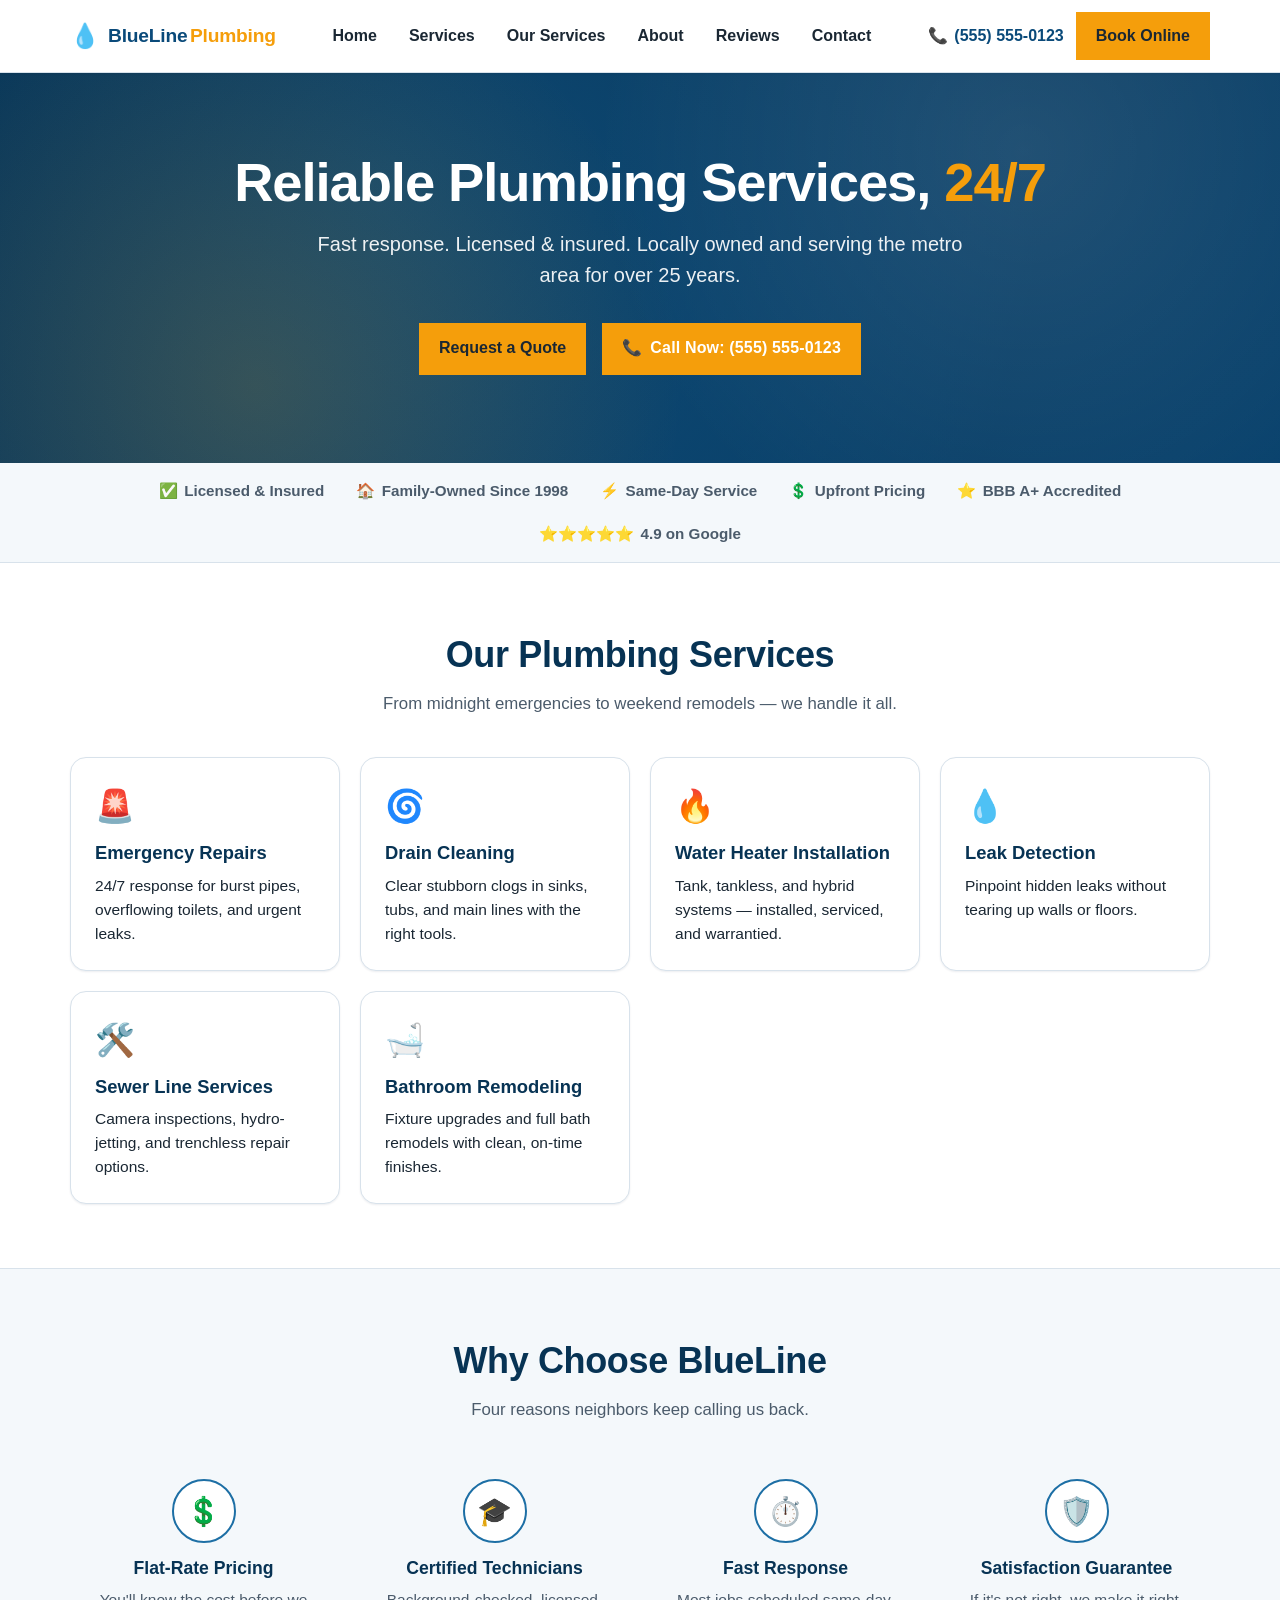
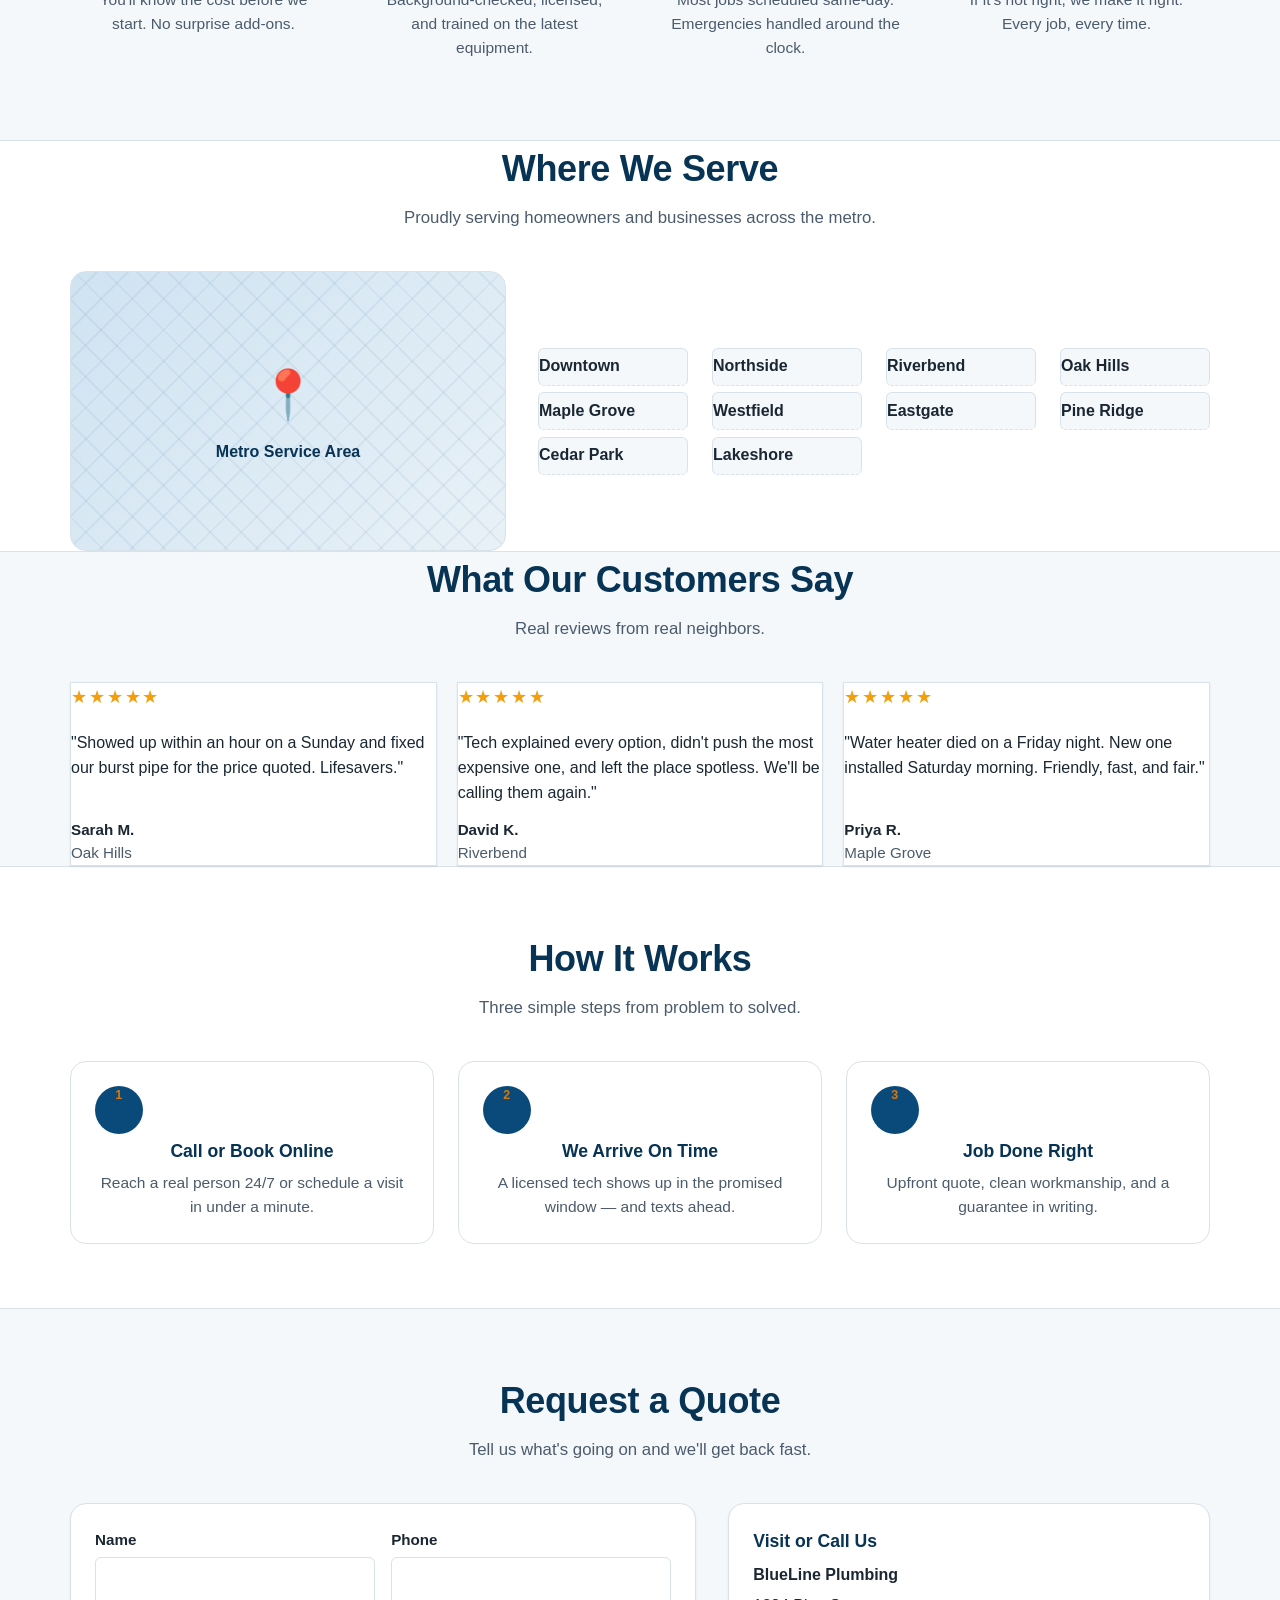
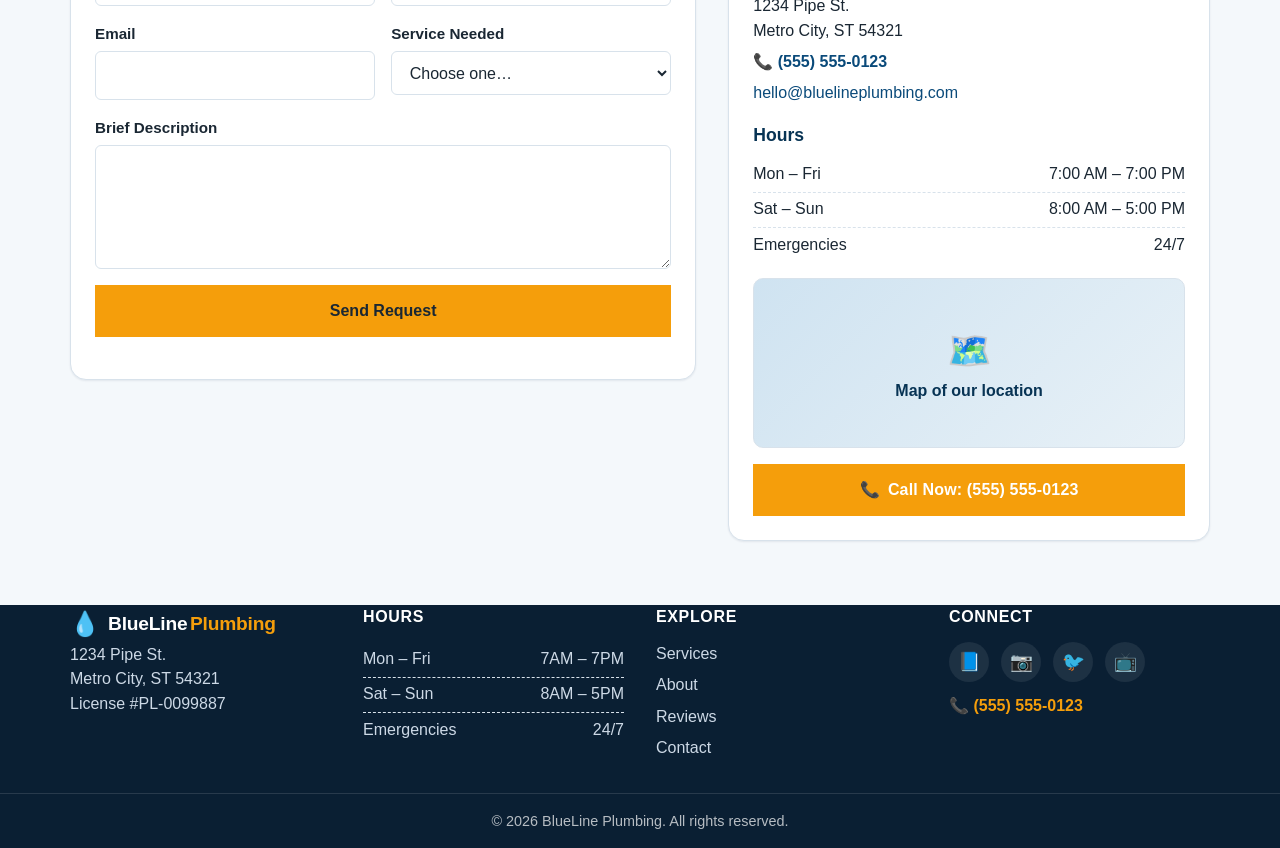
==== commit 2b98ac4e: "feat: add 'Our Services' menu linking to services page Resolves john-arheghan-114543/mobile#5" ====
--- a/index.html
+++ b/index.html
@@ -27,6 +27,7 @@
                 <ul>
                     <li><a href="#home">Home</a></li>
                     <li><a href="#services">Services</a></li>
+                    <li><a href="services.html">Our Services</a></li>
                     <li><a href="#about">About</a></li>
                     <li><a href="#reviews">Reviews</a></li>
                     <li><a href="#contact">Contact</a></li>
--- a/styles.css
+++ b/styles.css
@@ -728,3 +728,472 @@
     .area-list { grid-template-columns: 1fr; }
     .trust-strip-inner { gap: 0.75rem 1rem; font-size: 0.9rem; }
 }
+
+.service-card p {
+    color: var(--color-muted);
+    flex: 1;
+}
+
+.card-link {
+    margin-top: auto;
+    text-decoration: none;
+    font-weight: 600;
+    color: var(--color-blue-700);
+}
+
+.card-link:hover,
+.card-link:focus {
+    color: var(--color-accent-dark);
+}
+
+/* ---- CTA strip ---- */
+.cta-strip {
+    background: var(--color-blue-50);
+    border-block: 1px solid var(--color-border);
+}
+
+.cta-strip-inner {
+    display: flex;
+    align-items: center;
+    justify-content: space-between;
+    gap: var(--space-3);
+    padding-block: var(--space-3);
+    flex-wrap: wrap;
+}
+
+.cta-strip-inner p {
+    font-size: 1.1rem;
+    font-weight: 600;
+    color: var(--color-blue-900);
+    margin: 0;
+}
+
+/* ---- Buttons ---- */
+.btn {
+    display: inline-flex;
+    align-items: center;
+    gap: 0.5rem;
+    padding: 0.75rem 1.25rem;
+    border-radius: var(--radius);
+    text-decoration: none;
+    font-weight: 700;
+    transition: background 0.15s ease, transform 0.1s ease;
+    border: 0;
+    cursor: pointer;
+    font: inherit;
+    font-weight: 700;
+}
+
+.btn-primary {
+    background: var(--color-accent);
+    color: #fff;
+}
+
+.btn-primary:hover,
+.btn-primary:focus {
+    background: var(--color-accent-dark);
+    color: #fff;
+}
+
+.btn-secondary {
+    background: #fff;
+    color: var(--color-blue-700);
+    border: 2px solid var(--color-blue-700);
+}
+
+.btn-secondary:hover,
+.btn-secondary:focus {
+    background: var(--color-blue-700);
+    color: #fff;
+}
+
+.btn-emergency {
+    background: var(--color-accent);
+    color: #fff;
+    font-size: 1.05rem;
+    padding: 0.85rem 1.5rem;
+}
+
+.btn-emergency:hover,
+.btn-emergency:focus {
+    background: var(--color-accent-dark);
+    color: #fff;
+}
+
+/* ---- Emergency block ---- */
+.emergency-block {
+    background: var(--color-blue-900);
+    color: #fff;
+    padding-block: var(--space-4);
+}
+
+.emergency-inner {
+    display: flex;
+    align-items: center;
+    gap: var(--space-3);
+    flex-wrap: wrap;
+}
+
+.emergency-icon {
+    font-size: 3rem;
+    color: var(--color-accent);
+}
+
+.emergency-copy {
+    flex: 1;
+    min-width: 240px;
+}
+
+.emergency-copy h2 {
+    color: #fff;
+    margin-bottom: 0.4rem;
+}
+
+.emergency-copy p {
+    opacity: 0.92;
+}
+
+/* ---- Why us ---- */
+.why-us {
+    padding-block: var(--space-5);
+    text-align: center;
+}
+
+.why-grid {
+    list-style: none;
+    display: grid;
+    gap: var(--space-3);
+    grid-template-columns: repeat(auto-fit, minmax(220px, 1fr));
+    margin-top: var(--space-3);
+}
+
+.why-grid li {
+    padding: var(--space-2);
+}
+
+.why-icon {
+    display: inline-flex;
+    align-items: center;
+    justify-content: center;
+    width: 3.5rem;
+    height: 3.5rem;
+    border-radius: 50%;
+    background: var(--color-blue-100);
+    color: var(--color-blue-700);
+    font-size: 1.6rem;
+    margin-bottom: 0.75rem;
+}
+
+.why-grid p {
+    color: var(--color-muted);
+}
+
+/* ---- Process ---- */
+.process {
+    padding-block: var(--space-4);
+    background: var(--color-surface);
+    text-align: center;
+    border-radius: var(--radius);
+}
+
+.process-steps {
+    list-style: none;
+    display: grid;
+    gap: var(--space-3);
+    grid-template-columns: repeat(auto-fit, minmax(200px, 1fr));
+    margin-top: var(--space-3);
+    counter-reset: step;
+}
+
+.process-steps li {
+    background: #fff;
+    border-radius: var(--radius);
+    padding: var(--space-3);
+    border: 1px solid var(--color-border);
+    position: relative;
+}
+
+.step-icon {
+    display: inline-block;
+    font-size: 1.8rem;
+    margin-bottom: 0.5rem;
+}
+
+.step-number {
+    display: block;
+    text-transform: uppercase;
+    letter-spacing: 0.06em;
+    font-size: 0.78rem;
+    color: var(--color-accent-dark);
+    font-weight: 700;
+    margin-bottom: 0.25rem;
+}
+
+.process-steps p {
+    color: var(--color-muted);
+    font-size: 0.95rem;
+}
+
+/* ---- Service area ---- */
+.service-area {
+    padding-block: var(--space-5);
+    text-align: center;
+}
+
+.service-area-sub {
+    color: var(--color-muted);
+    margin-bottom: var(--space-3);
+}
+
+.area-list {
+    list-style: none;
+    display: grid;
+    gap: 0.4rem 1.5rem;
+    grid-template-columns: repeat(auto-fit, minmax(150px, 1fr));
+    max-width: 720px;
+    margin: 0 auto;
+    text-align: left;
+}
+
+.area-list li {
+    padding: 0.35rem 0;
+    border-bottom: 1px dashed var(--color-border);
+    color: var(--color-text);
+}
+
+.area-note {
+    margin-top: var(--space-3);
+    color: var(--color-muted);
+    font-style: italic;
+}
+
+/* ---- Testimonials ---- */
+.testimonials {
+    padding-block: var(--space-4);
+}
+
+.testimonial-grid {
+    list-style: none;
+    display: grid;
+    gap: var(--space-3);
+    grid-template-columns: repeat(auto-fit, minmax(260px, 1fr));
+    margin-top: var(--space-3);
+}
+
+.testimonial {
+    background: #fff;
+    border: 1px solid var(--color-border);
+    border-radius: var(--radius);
+    padding: var(--space-3);
+    box-shadow: var(--shadow-sm);
+}
+
+.stars {
+    color: var(--color-accent);
+    letter-spacing: 0.1em;
+    margin-bottom: 0.5rem;
+}
+
+.testimonial blockquote {
+    font-style: italic;
+    color: var(--color-text);
+    margin-bottom: 0.75rem;
+}
+
+.testimonial-author {
+    color: var(--color-muted);
+    font-size: 0.9rem;
+}
+
+/* ---- FAQ ---- */
+.faq {
+    padding-block: var(--space-4);
+    max-width: 820px;
+}
+
+.faq-list {
+    list-style: none;
+    margin-top: var(--space-3);
+    display: flex;
+    flex-direction: column;
+    gap: 0.6rem;
+}
+
+.faq-item details {
+    background: #fff;
+    border: 1px solid var(--color-border);
+    border-radius: var(--radius);
+    padding: 0.85rem 1rem;
+}
+
+.faq-item summary {
+    cursor: pointer;
+    font-weight: 600;
+    color: var(--color-blue-900);
+    list-style: none;
+    display: flex;
+    justify-content: space-between;
+    gap: 1rem;
+}
+
+.faq-item summary::-webkit-details-marker {
+    display: none;
+}
+
+.faq-item summary::after {
+    content: "+";
+    color: var(--color-blue-500);
+    font-size: 1.4rem;
+    line-height: 1;
+}
+
+.faq-item details[open] summary::after {
+    content: "–";
+}
+
+.faq-item details[open] {
+    box-shadow: var(--shadow-sm);
+}
+
+.faq-item p {
+    margin-top: 0.6rem;
+    color: var(--color-muted);
+}
+
+/* ---- Final CTA ---- */
+.final-cta {
+    background: var(--color-blue-700);
+    color: #fff;
+    padding-block: var(--space-5);
+    text-align: center;
+}
+
+.final-cta h2 {
+    color: #fff;
+    font-size: clamp(1.6rem, 3vw, 2.2rem);
+}
+
+.final-cta p {
+    margin-block: 0.75rem var(--space-3);
+    opacity: 0.92;
+}
+
+.final-cta-buttons {
+    display: inline-flex;
+    gap: 0.75rem;
+    flex-wrap: wrap;
+    justify-content: center;
+}
+
+/* ---- Footer ---- */
+.site-footer {
+    background: #0a1f33;
+    color: #cdd9e6;
+    padding-block: var(--space-4) var(--space-2);
+}
+
+.site-footer .brand {
+    color: #fff;
+    margin-bottom: 0.75rem;
+}
+
+.footer-grid {
+    display: grid;
+    gap: var(--space-3);
+    grid-template-columns: repeat(auto-fit, minmax(220px, 1fr));
+}
+
+.site-footer h3 {
+    color: #fff;
+    margin-bottom: 0.75rem;
+}
+
+.footer-nav,
+.social-list {
+    list-style: none;
+    display: flex;
+    flex-direction: column;
+    gap: 0.4rem;
+}
+
+.social-list {
+    flex-direction: row;
+    gap: 0.75rem;
+}
+
+.site-footer a {
+    color: #cdd9e6;
+    text-decoration: none;
+}
+
+.site-footer a:hover,
+.site-footer a:focus {
+    color: #fff;
+}
+
+.footer-copy {
+    text-align: center;
+    margin-top: var(--space-3);
+    color: #8aa0b8;
+    font-size: 0.85rem;
+}
+
+/* ---- Sticky mobile call ---- */
+.sticky-call {
+    position: fixed;
+    bottom: 1rem;
+    right: 1rem;
+    background: var(--color-accent);
+    color: #fff;
+    padding: 0.75rem 1.1rem;
+    border-radius: 999px;
+    text-decoration: none;
+    font-weight: 700;
+    display: none;
+    align-items: center;
+    gap: 0.4rem;
+    box-shadow: var(--shadow-md);
+    z-index: 30;
+}
+
+.sticky-call:hover,
+.sticky-call:focus {
+    background: var(--color-accent-dark);
+    color: #fff;
+}
+
+/* ---- Responsive ---- */
+@media (max-width: 768px) {
+    .header-inner {
+        gap: 0.75rem;
+    }
+
+    .site-nav ul {
+        gap: 0.9rem;
+    }
+
+    .header-call {
+        display: none;
+    }
+
+    .services-grid,
+    .why-grid,
+    .process-steps,
+    .testimonial-grid {
+        grid-template-columns: 1fr;
+    }
+
+    .cta-strip-inner {
+        flex-direction: column;
+        text-align: center;
+    }
+
+    .emergency-inner {
+        flex-direction: column;
+        text-align: center;
+    }
+
+    .sticky-call {
+        display: inline-flex;
+    }
+}
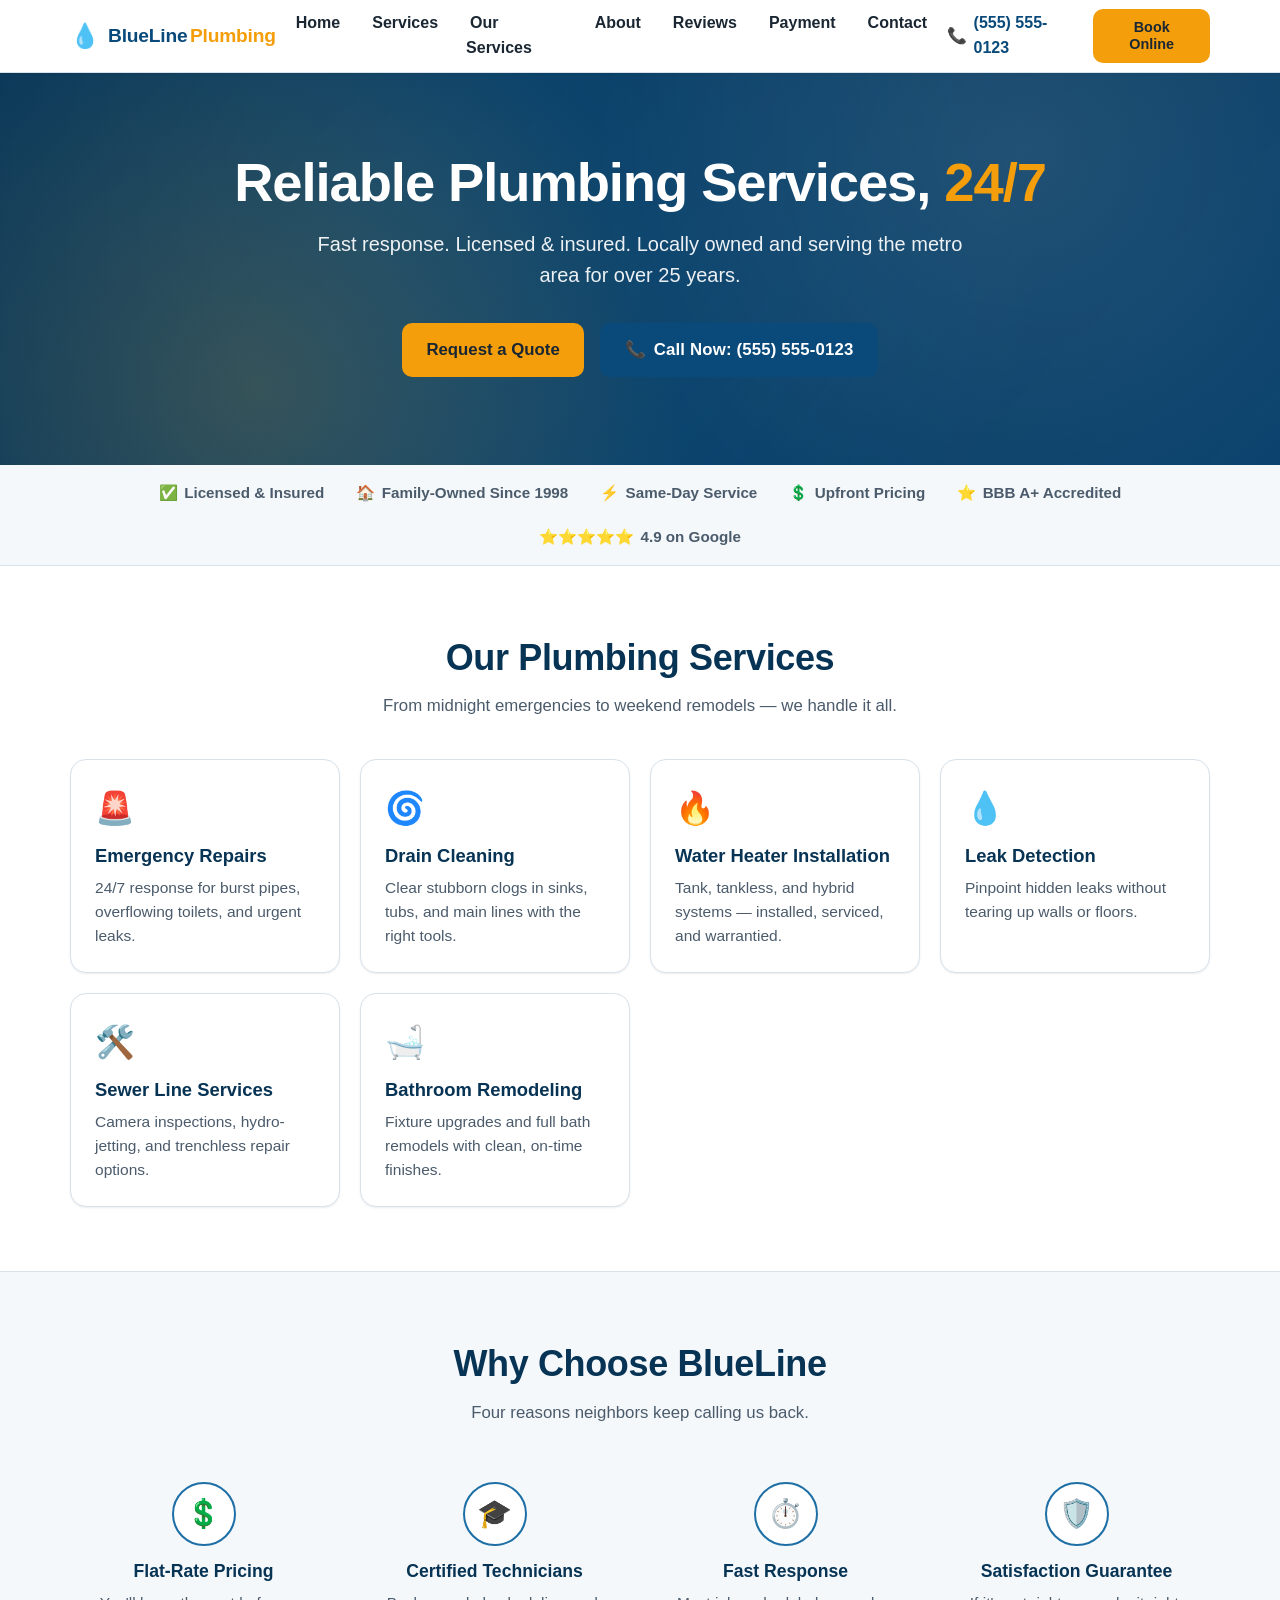
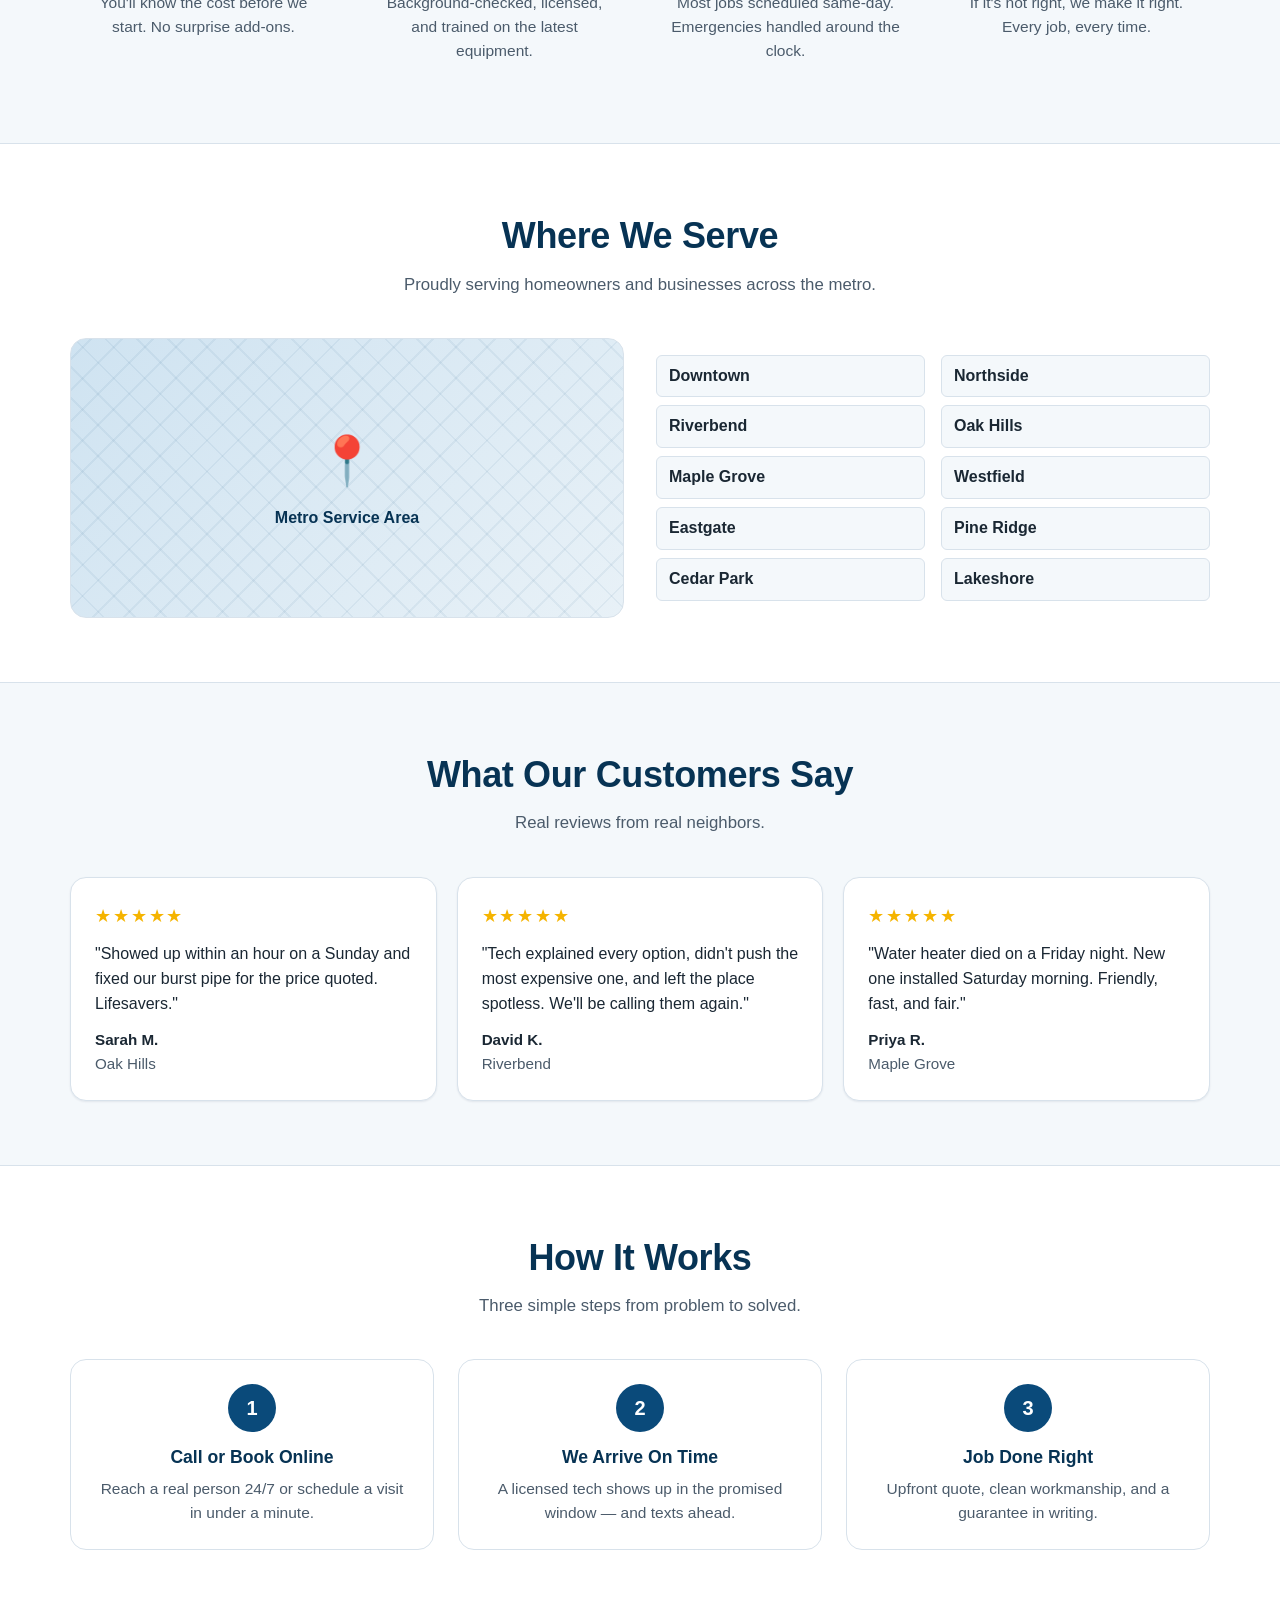
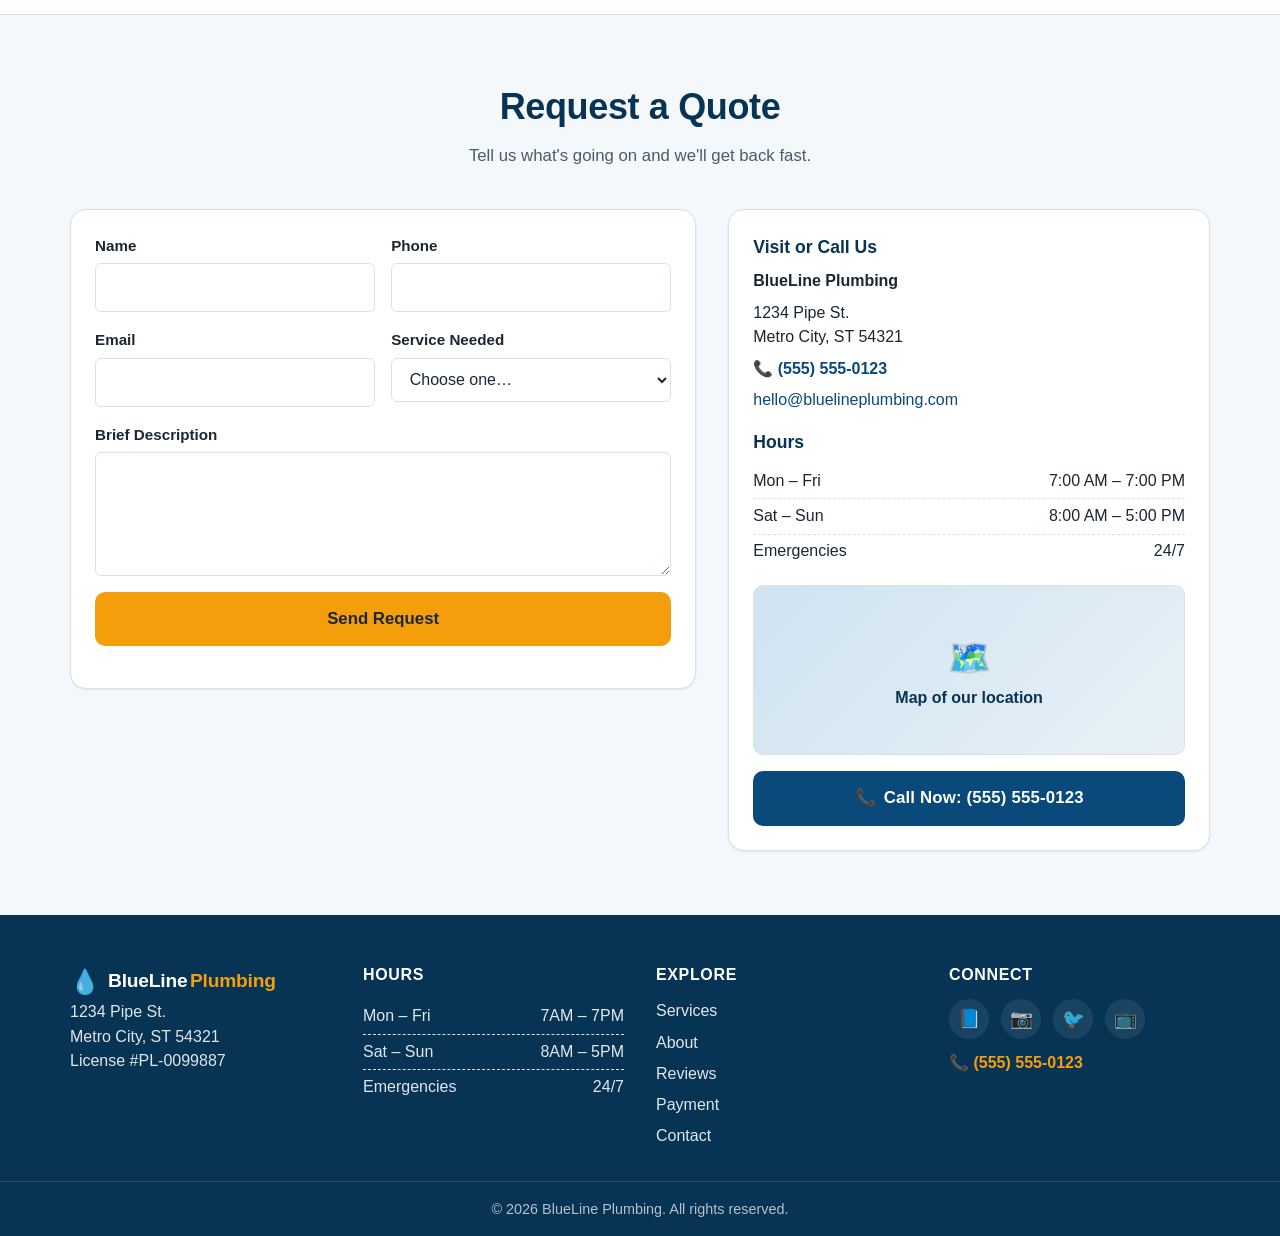
==== commit 8f7fc816: "feat: add Payment menu and payment page Adds a "Payment" link to the primary navigation on the home " ====
--- a/index.html
+++ b/index.html
@@ -30,6 +30,7 @@
                     <li><a href="services.html">Our Services</a></li>
                     <li><a href="#about">About</a></li>
                     <li><a href="#reviews">Reviews</a></li>
+                    <li><a href="payment.html">Payment</a></li>
                     <li><a href="#contact">Contact</a></li>
                 </ul>
             </nav>
@@ -343,6 +344,7 @@
                     <li><a href="#services">Services</a></li>
                     <li><a href="#about">About</a></li>
                     <li><a href="#reviews">Reviews</a></li>
+                    <li><a href="payment.html">Payment</a></li>
                     <li><a href="#contact">Contact</a></li>
                 </ul>
             </div>
--- a/styles.css
+++ b/styles.css
@@ -729,355 +729,306 @@
     .trust-strip-inner { gap: 0.75rem 1rem; font-size: 0.9rem; }
 }
 
-.service-card p {
-    color: var(--color-muted);
+/* ===================================================================
+   Services page styles — reuse vars and patterns from the index page
+   =================================================================== */
+
+/* ---------- Page banner (services hero) ---------- */
+.page-banner {
+    position: relative;
+    color: #fff;
+    background:
+        linear-gradient(135deg, rgba(7, 51, 84, 0.78), rgba(10, 74, 122, 0.65)),
+        radial-gradient(circle at 30% 30%, #1d6fa5 0%, #073354 70%);
+    overflow: hidden;
+    padding: 4rem 0;
+    text-align: center;
+}
+.page-banner-overlay {
+    position: absolute;
+    inset: 0;
+    background-image:
+        radial-gradient(circle at 80% 20%, rgba(255, 255, 255, 0.10), transparent 40%),
+        radial-gradient(circle at 20% 80%, rgba(245, 158, 11, 0.18), transparent 40%);
+    pointer-events: none;
+}
+.page-banner-inner {
+    position: relative;
+    z-index: 1;
+    max-width: 820px;
+}
+.page-banner h1 {
+    font-size: clamp(2rem, 4.5vw, 3rem);
+    line-height: 1.1;
+    font-weight: 800;
+    letter-spacing: -0.02em;
+    margin-bottom: 0.75rem;
+    color: #fff;
+}
+.banner-subhead {
+    color: rgba(255, 255, 255, 0.92);
+    font-size: clamp(1.05rem, 2vw, 1.2rem);
+    max-width: 620px;
+    margin: 0 auto;
+}
+
+/* ---------- Breadcrumbs ---------- */
+.breadcrumbs {
+    background: var(--color-bg-alt);
+    border-bottom: 1px solid var(--color-border);
+    padding: 0.75rem 0;
+    font-size: 0.9rem;
+    color: var(--color-text-muted);
+}
+.breadcrumbs ol {
+    list-style: none;
+    display: flex;
+    flex-wrap: wrap;
+    align-items: center;
+    gap: 0.5rem;
+}
+.breadcrumbs li {
+    display: inline-flex;
+    align-items: center;
+    gap: 0.5rem;
+}
+.breadcrumbs li + li::before {
+    content: "/";
+    color: var(--color-border);
+    margin-right: 0.25rem;
+}
+.breadcrumbs a {
+    color: var(--color-primary);
+    font-weight: 600;
+}
+.breadcrumbs [aria-current="page"] {
+    color: var(--color-text);
+    font-weight: 600;
+}
+
+/* ---------- Intro paragraph ---------- */
+.intro {
+    padding: 3rem 0 2rem;
+    text-align: center;
+}
+.intro-inner {
+    max-width: 780px;
+    font-size: 1.05rem;
+    color: var(--color-text-muted);
+}
+.visually-hidden {
+    position: absolute;
+    width: 1px;
+    height: 1px;
+    padding: 0;
+    margin: -1px;
+    overflow: hidden;
+    clip: rect(0,0,0,0);
+    white-space: nowrap;
+    border: 0;
+}
+
+/* ---------- Services section (with tabs) ---------- */
+.services-section { padding-top: 1rem; }
+
+.tabs {
+    display: flex;
+    gap: 0.25rem;
+    margin: 0 auto 2rem;
+    padding: 0.35rem;
+    background: var(--color-bg-alt);
+    border: 1px solid var(--color-border);
+    border-radius: var(--radius-md);
+    width: 100%;
+    max-width: 360px;
+    justify-content: center;
+}
+.tab {
     flex: 1;
-}
-
+    background: transparent;
+    color: var(--color-text);
+    font-weight: 600;
+    border: none;
+    padding: 0.6rem 1.1rem;
+    border-radius: var(--radius-sm);
+    cursor: pointer;
+    font: inherit;
+    font-weight: 600;
+    min-height: 40px;
+    transition: background 0.15s ease, color 0.15s ease;
+}
+.tab:hover { color: var(--color-primary); }
+.tab.is-active {
+    background: var(--color-primary);
+    color: #fff;
+}
+
+.service-panel[hidden] { display: none; }
+
+/* The services grid reuses the card-grid pattern from the index page.
+   Override list defaults so <ul> looks like the card grid. */
+.services-grid {
+    list-style: none;
+}
+.services-grid.service-card,
+.services-grid .service-card {
+    display: flex;
+    flex-direction: column;
+    text-align: left;
+}
+.services-grid .service-card p {
+    color: var(--color-text-muted);
+    font-size: 0.97rem;
+    flex: 1;
+}
 .card-link {
-    margin-top: auto;
+    margin-top: 0.85rem;
+    color: var(--color-primary);
+    font-weight: 700;
     text-decoration: none;
-    font-weight: 600;
-    color: var(--color-blue-700);
-}
-
+    align-self: flex-start;
+}
 .card-link:hover,
-.card-link:focus {
+.card-link:focus-visible {
     color: var(--color-accent-dark);
-}
-
-/* ---- CTA strip ---- */
+    text-decoration: underline;
+}
+
+/* ---------- CTA strip ---------- */
 .cta-strip {
-    background: var(--color-blue-50);
-    border-block: 1px solid var(--color-border);
-}
-
+    background: var(--color-bg-alt);
+    border-top: 1px solid var(--color-border);
+    border-bottom: 1px solid var(--color-border);
+    padding: 1.5rem 0;
+}
 .cta-strip-inner {
     display: flex;
     align-items: center;
     justify-content: space-between;
-    gap: var(--space-3);
-    padding-block: var(--space-3);
+    gap: 1rem;
     flex-wrap: wrap;
 }
-
 .cta-strip-inner p {
     font-size: 1.1rem;
     font-weight: 600;
-    color: var(--color-blue-900);
+    color: var(--color-primary-dark);
     margin: 0;
 }
 
-/* ---- Buttons ---- */
-.btn {
-    display: inline-flex;
-    align-items: center;
-    gap: 0.5rem;
-    padding: 0.75rem 1.25rem;
-    border-radius: var(--radius);
-    text-decoration: none;
-    font-weight: 700;
-    transition: background 0.15s ease, transform 0.1s ease;
-    border: 0;
-    cursor: pointer;
-    font: inherit;
-    font-weight: 700;
-}
-
-.btn-primary {
-    background: var(--color-accent);
-    color: #fff;
-}
-
-.btn-primary:hover,
-.btn-primary:focus {
-    background: var(--color-accent-dark);
-    color: #fff;
-}
-
-.btn-secondary {
-    background: #fff;
-    color: var(--color-blue-700);
-    border: 2px solid var(--color-blue-700);
-}
-
-.btn-secondary:hover,
-.btn-secondary:focus {
-    background: var(--color-blue-700);
-    color: #fff;
-}
-
-.btn-emergency {
-    background: var(--color-accent);
-    color: #fff;
-    font-size: 1.05rem;
-    padding: 0.85rem 1.5rem;
-}
-
-.btn-emergency:hover,
-.btn-emergency:focus {
-    background: var(--color-accent-dark);
-    color: #fff;
-}
-
-/* ---- Emergency block ---- */
+/* ---------- Emergency block ---------- */
 .emergency-block {
-    background: var(--color-blue-900);
-    color: #fff;
-    padding-block: var(--space-4);
-}
-
+    background: var(--color-primary-dark);
+    color: #fff;
+    padding: 2.5rem 0;
+}
 .emergency-inner {
     display: flex;
     align-items: center;
-    gap: var(--space-3);
+    gap: 1.25rem;
     flex-wrap: wrap;
 }
-
 .emergency-icon {
     font-size: 3rem;
     color: var(--color-accent);
 }
-
 .emergency-copy {
     flex: 1;
     min-width: 240px;
 }
-
 .emergency-copy h2 {
     color: #fff;
     margin-bottom: 0.4rem;
-}
-
-.emergency-copy p {
-    opacity: 0.92;
-}
-
-/* ---- Why us ---- */
-.why-us {
-    padding-block: var(--space-5);
-    text-align: center;
-}
-
-.why-grid {
+    font-size: clamp(1.4rem, 2.5vw, 1.75rem);
+}
+.emergency-copy p { opacity: 0.92; }
+
+/* ---------- Why us (services page) ---------- */
+.why-us { background: var(--color-bg-alt); }
+
+/* ---------- Service area (services page list variant) ---------- */
+.area-list-grid {
     list-style: none;
     display: grid;
-    gap: var(--space-3);
-    grid-template-columns: repeat(auto-fit, minmax(220px, 1fr));
-    margin-top: var(--space-3);
-}
-
-.why-grid li {
-    padding: var(--space-2);
-}
-
-.why-icon {
-    display: inline-flex;
-    align-items: center;
-    justify-content: center;
-    width: 3.5rem;
-    height: 3.5rem;
-    border-radius: 50%;
-    background: var(--color-blue-100);
-    color: var(--color-blue-700);
-    font-size: 1.6rem;
-    margin-bottom: 0.75rem;
-}
-
-.why-grid p {
-    color: var(--color-muted);
-}
-
-/* ---- Process ---- */
-.process {
-    padding-block: var(--space-4);
-    background: var(--color-surface);
-    text-align: center;
-    border-radius: var(--radius);
-}
-
-.process-steps {
-    list-style: none;
-    display: grid;
-    gap: var(--space-3);
-    grid-template-columns: repeat(auto-fit, minmax(200px, 1fr));
-    margin-top: var(--space-3);
-    counter-reset: step;
-}
-
-.process-steps li {
-    background: #fff;
-    border-radius: var(--radius);
-    padding: var(--space-3);
-    border: 1px solid var(--color-border);
-    position: relative;
-}
-
-.step-icon {
-    display: inline-block;
-    font-size: 1.8rem;
-    margin-bottom: 0.5rem;
-}
-
-.step-number {
-    display: block;
-    text-transform: uppercase;
-    letter-spacing: 0.06em;
-    font-size: 0.78rem;
-    color: var(--color-accent-dark);
-    font-weight: 700;
-    margin-bottom: 0.25rem;
-}
-
-.process-steps p {
-    color: var(--color-muted);
-    font-size: 0.95rem;
-}
-
-/* ---- Service area ---- */
-.service-area {
-    padding-block: var(--space-5);
-    text-align: center;
-}
-
-.service-area-sub {
-    color: var(--color-muted);
-    margin-bottom: var(--space-3);
-}
-
-.area-list {
-    list-style: none;
-    display: grid;
-    gap: 0.4rem 1.5rem;
+    gap: 0.5rem 1rem;
     grid-template-columns: repeat(auto-fit, minmax(150px, 1fr));
     max-width: 720px;
     margin: 0 auto;
-    text-align: left;
-}
-
-.area-list li {
-    padding: 0.35rem 0;
-    border-bottom: 1px dashed var(--color-border);
+}
+.area-list-grid li {
+    padding: 0.5rem 0.75rem;
+    background: var(--color-bg-alt);
+    border: 1px solid var(--color-border);
+    border-radius: var(--radius-sm);
     color: var(--color-text);
-}
-
+    font-weight: 600;
+    text-align: center;
+}
 .area-note {
-    margin-top: var(--space-3);
-    color: var(--color-muted);
+    margin-top: 1.5rem;
+    color: var(--color-text-muted);
     font-style: italic;
-}
-
-/* ---- Testimonials ---- */
-.testimonials {
-    padding-block: var(--space-4);
-}
-
-.testimonial-grid {
-    list-style: none;
-    display: grid;
-    gap: var(--space-3);
-    grid-template-columns: repeat(auto-fit, minmax(260px, 1fr));
-    margin-top: var(--space-3);
-}
-
-.testimonial {
-    background: #fff;
-    border: 1px solid var(--color-border);
-    border-radius: var(--radius);
-    padding: var(--space-3);
-    box-shadow: var(--shadow-sm);
-}
-
-.stars {
-    color: var(--color-accent);
-    letter-spacing: 0.1em;
-    margin-bottom: 0.5rem;
-}
-
-.testimonial blockquote {
-    font-style: italic;
-    color: var(--color-text);
-    margin-bottom: 0.75rem;
-}
-
-.testimonial-author {
-    color: var(--color-muted);
-    font-size: 0.9rem;
-}
-
-/* ---- FAQ ---- */
-.faq {
-    padding-block: var(--space-4);
-    max-width: 820px;
-}
-
+    text-align: center;
+}
+
+/* ---------- FAQ ---------- */
+.faq { background: var(--color-bg-alt); }
+.faq-inner { max-width: 820px; }
 .faq-list {
     list-style: none;
-    margin-top: var(--space-3);
     display: flex;
     flex-direction: column;
     gap: 0.6rem;
 }
-
 .faq-item details {
     background: #fff;
     border: 1px solid var(--color-border);
-    border-radius: var(--radius);
-    padding: 0.85rem 1rem;
-}
-
+    border-radius: var(--radius-md);
+    padding: 0.95rem 1.1rem;
+    box-shadow: var(--shadow-sm);
+}
 .faq-item summary {
     cursor: pointer;
     font-weight: 600;
-    color: var(--color-blue-900);
+    color: var(--color-primary-dark);
     list-style: none;
     display: flex;
     justify-content: space-between;
     gap: 1rem;
 }
-
-.faq-item summary::-webkit-details-marker {
-    display: none;
-}
-
+.faq-item summary::-webkit-details-marker { display: none; }
 .faq-item summary::after {
     content: "+";
-    color: var(--color-blue-500);
+    color: var(--color-primary-light);
     font-size: 1.4rem;
     line-height: 1;
 }
-
-.faq-item details[open] summary::after {
-    content: "–";
-}
-
-.faq-item details[open] {
-    box-shadow: var(--shadow-sm);
-}
-
+.faq-item details[open] summary::after { content: "–"; }
+.faq-item details[open] { box-shadow: var(--shadow-md); }
 .faq-item p {
     margin-top: 0.6rem;
-    color: var(--color-muted);
-}
-
-/* ---- Final CTA ---- */
+    color: var(--color-text-muted);
+}
+
+/* ---------- Final CTA ---------- */
 .final-cta {
-    background: var(--color-blue-700);
-    color: #fff;
-    padding-block: var(--space-5);
+    background:
+        linear-gradient(135deg, rgba(7, 51, 84, 0.85), rgba(10, 74, 122, 0.75)),
+        radial-gradient(circle at 30% 30%, #1d6fa5 0%, #073354 70%);
+    color: #fff;
+    padding: 4rem 0;
     text-align: center;
 }
-
+.final-cta-inner { max-width: 720px; }
 .final-cta h2 {
     color: #fff;
     font-size: clamp(1.6rem, 3vw, 2.2rem);
-}
-
+    margin-bottom: 0.5rem;
+}
 .final-cta p {
-    margin-block: 0.75rem var(--space-3);
+    margin: 0.5rem auto 1.5rem;
     opacity: 0.92;
-}
-
+    max-width: 560px;
+}
 .final-cta-buttons {
     display: inline-flex;
     gap: 0.75rem;
@@ -1085,115 +1036,9 @@
     justify-content: center;
 }
 
-/* ---- Footer ---- */
-.site-footer {
-    background: #0a1f33;
-    color: #cdd9e6;
-    padding-block: var(--space-4) var(--space-2);
-}
-
-.site-footer .brand {
-    color: #fff;
-    margin-bottom: 0.75rem;
-}
-
-.footer-grid {
-    display: grid;
-    gap: var(--space-3);
-    grid-template-columns: repeat(auto-fit, minmax(220px, 1fr));
-}
-
-.site-footer h3 {
-    color: #fff;
-    margin-bottom: 0.75rem;
-}
-
-.footer-nav,
-.social-list {
-    list-style: none;
-    display: flex;
-    flex-direction: column;
-    gap: 0.4rem;
-}
-
-.social-list {
-    flex-direction: row;
-    gap: 0.75rem;
-}
-
-.site-footer a {
-    color: #cdd9e6;
-    text-decoration: none;
-}
-
-.site-footer a:hover,
-.site-footer a:focus {
-    color: #fff;
-}
-
-.footer-copy {
-    text-align: center;
-    margin-top: var(--space-3);
-    color: #8aa0b8;
-    font-size: 0.85rem;
-}
-
-/* ---- Sticky mobile call ---- */
-.sticky-call {
-    position: fixed;
-    bottom: 1rem;
-    right: 1rem;
-    background: var(--color-accent);
-    color: #fff;
-    padding: 0.75rem 1.1rem;
-    border-radius: 999px;
-    text-decoration: none;
-    font-weight: 700;
-    display: none;
-    align-items: center;
-    gap: 0.4rem;
-    box-shadow: var(--shadow-md);
-    z-index: 30;
-}
-
-.sticky-call:hover,
-.sticky-call:focus {
-    background: var(--color-accent-dark);
-    color: #fff;
-}
-
-/* ---- Responsive ---- */
-@media (max-width: 768px) {
-    .header-inner {
-        gap: 0.75rem;
-    }
-
-    .site-nav ul {
-        gap: 0.9rem;
-    }
-
-    .header-call {
-        display: none;
-    }
-
-    .services-grid,
-    .why-grid,
-    .process-steps,
-    .testimonial-grid {
-        grid-template-columns: 1fr;
-    }
-
-    .cta-strip-inner {
-        flex-direction: column;
-        text-align: center;
-    }
-
-    .emergency-inner {
-        flex-direction: column;
-        text-align: center;
-    }
-
-    .sticky-call {
-        display: inline-flex;
-    }
-}
+/* ---------- Services-page responsive tweaks ---------- */
+@media (max-width: 760px) {
+    .cta-strip-inner { flex-direction: column; text-align: center; }
+    .emergency-inner { flex-direction: column; text-align: center; }
+    .page-banner { padding: 3rem 0; }
+}
